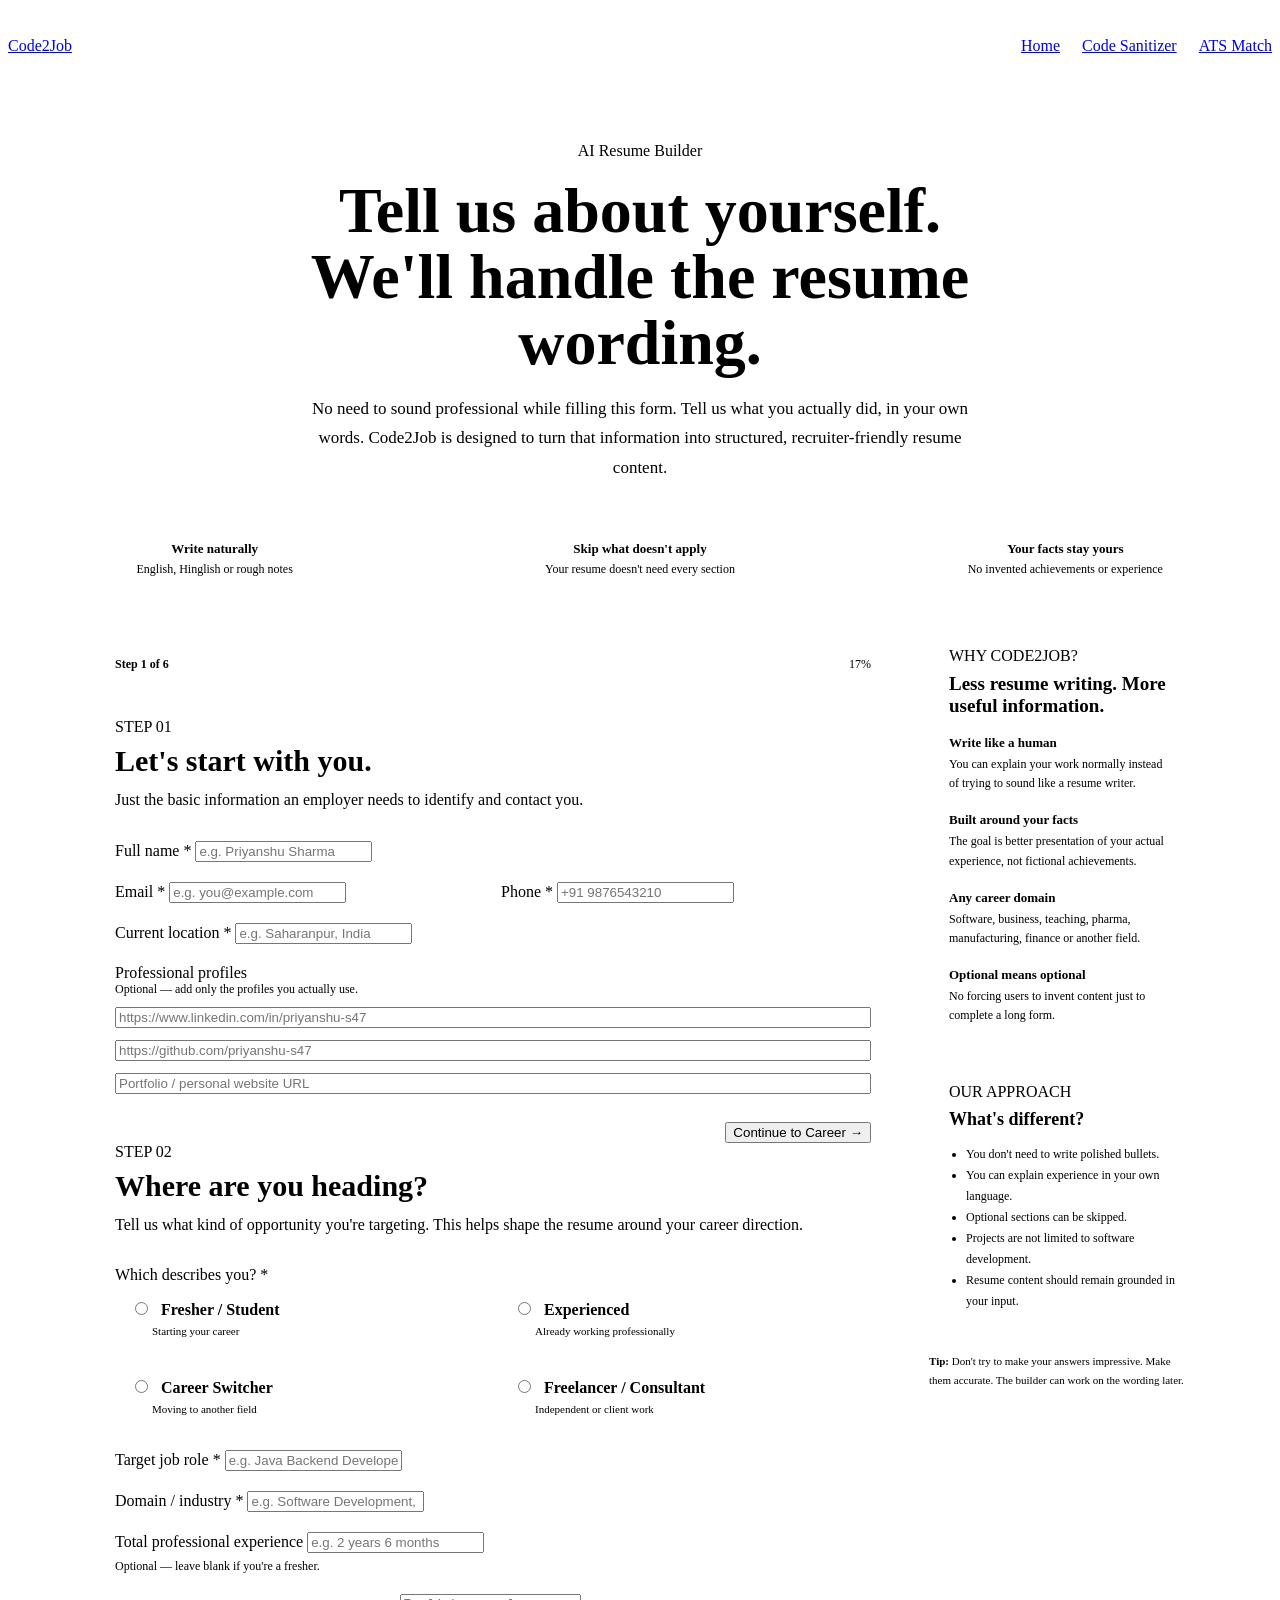
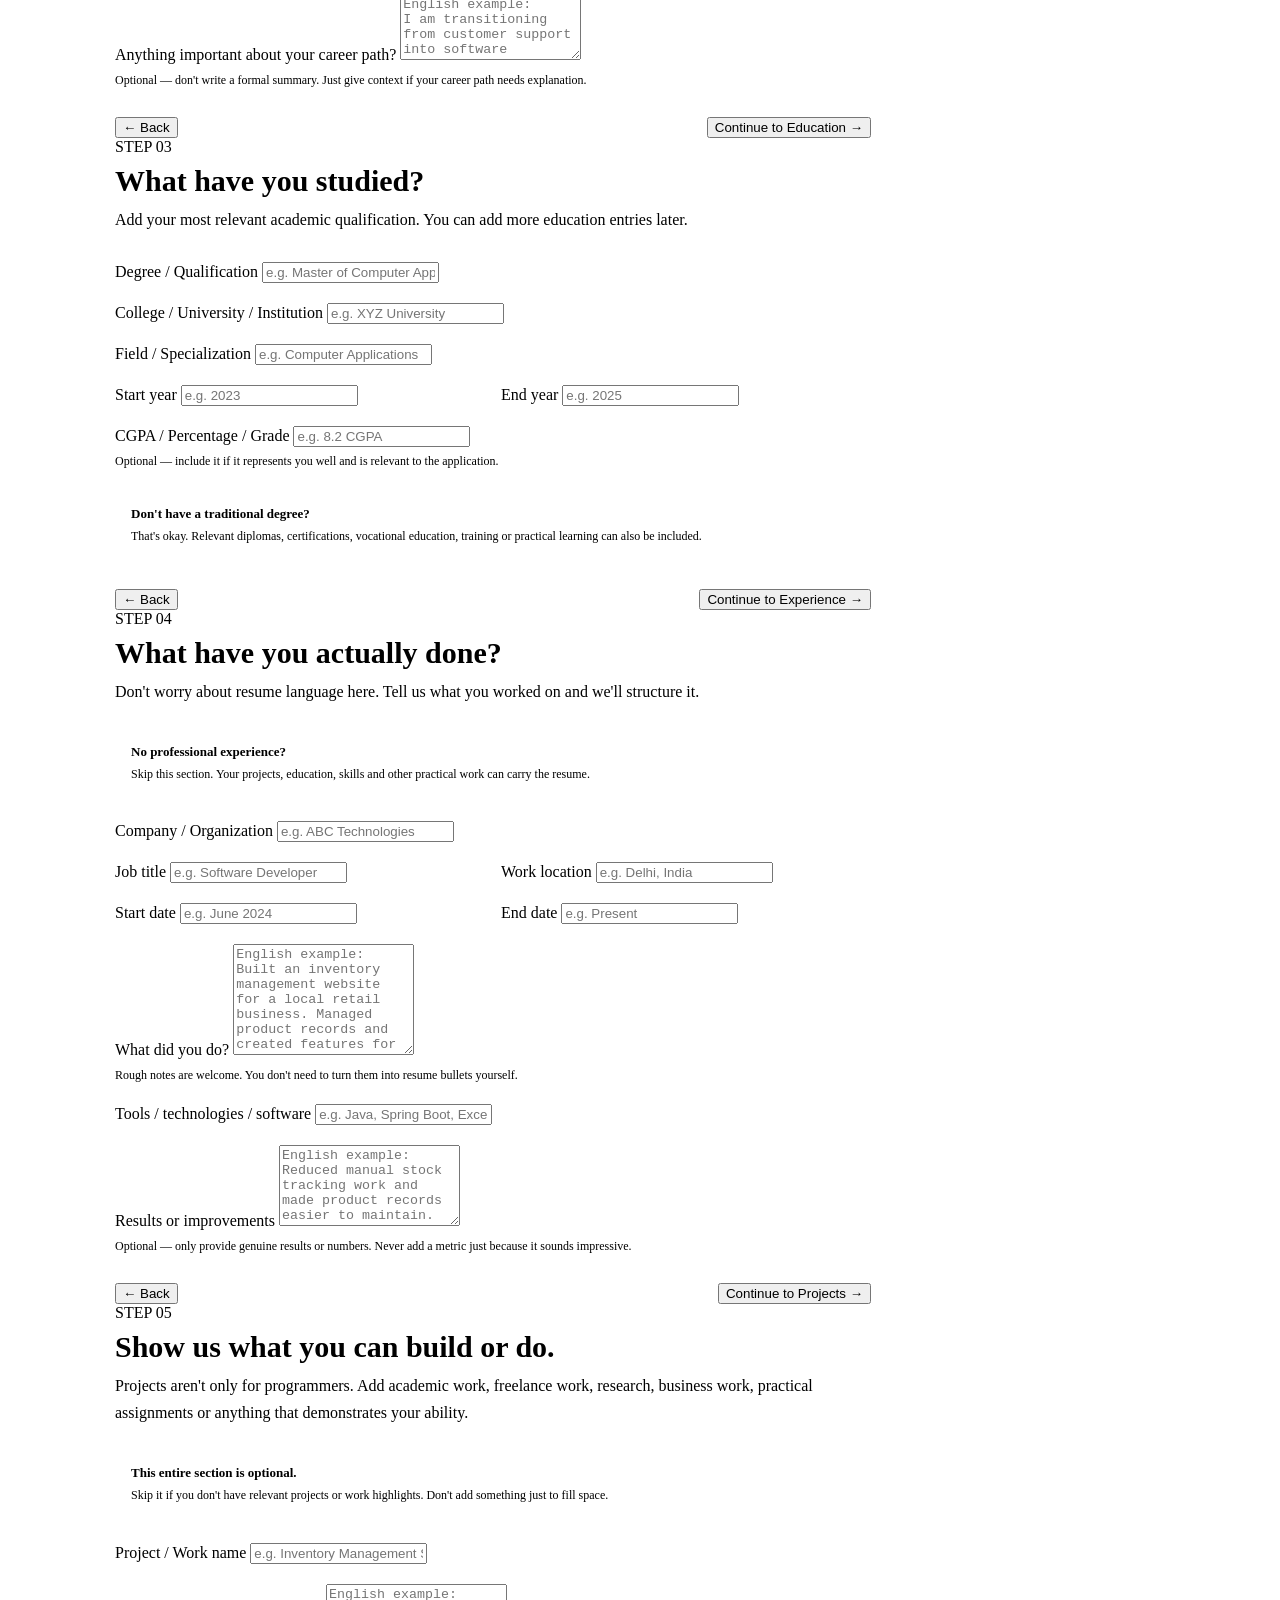
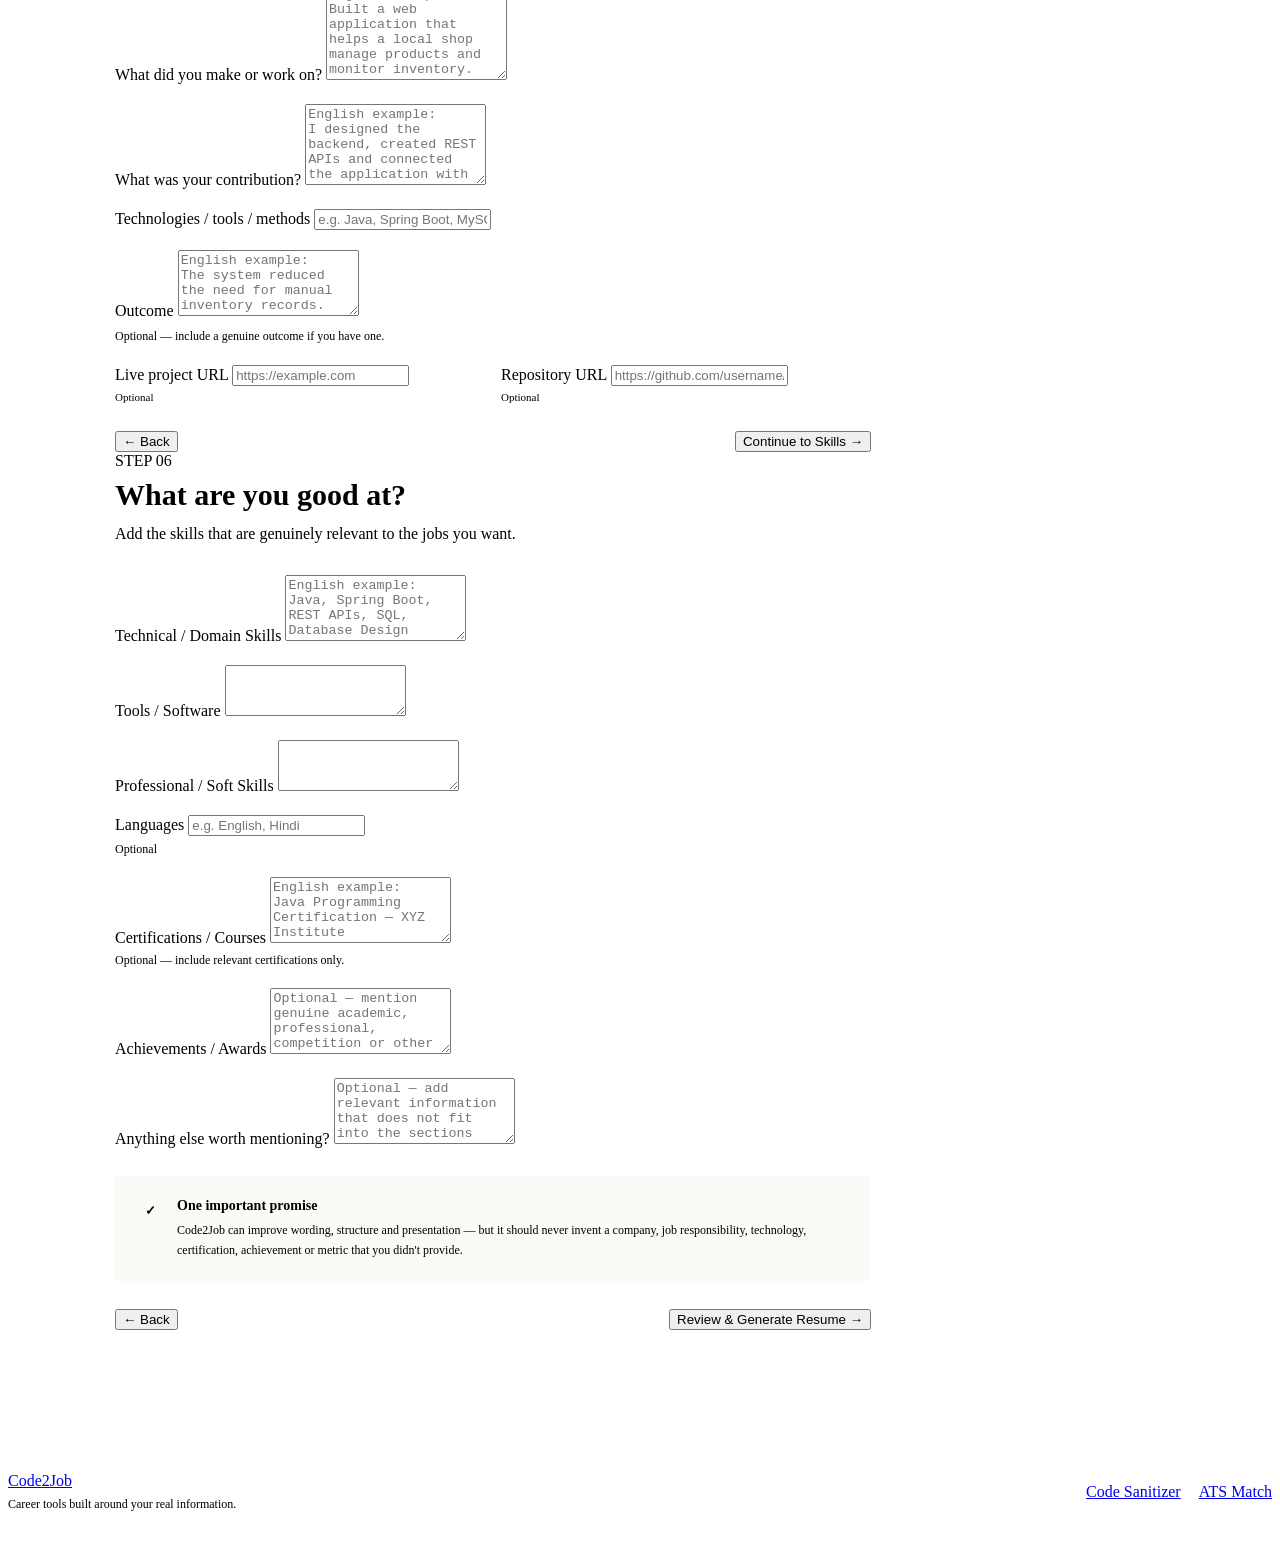
==== src/main/resources/templates/resume.html @ d14e2aa1 "feat: initial Code2Job project" ====
<!DOCTYPE html>
<html lang="en" xmlns:th="http://www.thymeleaf.org">

<head>

    <meta charset="UTF-8">

    <meta name="viewport"
          content="width=device-width, initial-scale=1.0">

    <!-- =========================================================
         SEO
         ========================================================= -->

    <title>AI Resume Builder | Create an ATS-Friendly Resume | Code2Job</title>

    <meta name="description"
          content="Create a professional ATS-friendly resume with Code2Job. Add your real education, experience, projects and skills in simple language and turn them into polished resume content without writing everything manually.">

    <meta name="keywords"
          content="AI resume builder, ATS resume builder, professional resume builder, resume maker, free resume builder, fresher resume, experienced resume, job resume builder">

    <meta name="robots"
          content="index, follow">

    <meta name="author"
          content="Code2Job">

    <meta property="og:title"
          content="AI Resume Builder | Code2Job">

    <meta property="og:description"
          content="Build a professional resume from your real experience, education, projects and skills without struggling with resume wording.">

    <meta property="og:type"
          content="website">

    <meta name="twitter:card"
          content="summary">

    <!-- =========================================================
         Styles
         ========================================================= -->

    <link rel="stylesheet"
          th:href="@{/css/app.css}">

</head>


<body data-page="resume">

<div class="c2j-shell">


    <!-- =========================================================
         NAVIGATION
         ========================================================= -->

    <header class="c2j-nav">

        <div class="c2j-container"
             style="
                min-height:76px;
                display:flex;
                align-items:center;
                justify-content:space-between;
                gap:24px;
             ">

            <a href="/"
               class="c2j-logo">
                Code<span>2</span>Job
            </a>


            <nav style="
                display:flex;
                align-items:center;
                gap:22px;
            ">

                <a href="/"
                   class="c2j-nav-link">
                    Home
                </a>

                <a href="/sanitizer"
                   class="c2j-nav-link">
                    Code Sanitizer
                </a>

                <a href="/ats"
                   class="c2j-nav-link">
                    ATS Match
                </a>

            </nav>

        </div>

    </header>



    <!-- =========================================================
         PAGE INTRO
         ========================================================= -->

    <main>

        <section style="
            padding:58px 0 30px;
        ">

            <div class="c2j-container">

                <div style="
                    max-width:850px;
                    margin:0 auto;
                    text-align:center;
                ">

                    <div class="c2j-eyebrow"
                         style="justify-content:center;">
                        AI Resume Builder
                    </div>


                    <h1 style="
                        font-size:clamp(38px,5.5vw,64px);
                        line-height:1.03;
                        margin:18px 0;
                    ">
                        Tell us about yourself.
                        <br>
                        We'll handle the resume wording.
                    </h1>


                    <p style="
                        max-width:700px;
                        margin:0 auto;
                        color:var(--c2j-muted);
                        font-size:17px;
                        line-height:1.75;
                    ">
                        No need to sound professional while filling this form.
                        Tell us what you actually did, in your own words.
                        Code2Job is designed to turn that information into
                        structured, recruiter-friendly resume content.
                    </p>

                </div>

            </div>

        </section>



        <!-- =========================================================
             QUICK VALUE POINTS
             ========================================================= -->

        <section style="
            padding:10px 0 32px;
        ">

            <div class="c2j-container">

                <div style="
                    display:grid;
                    grid-template-columns:repeat(3,1fr);
                    gap:12px;
                ">

                    <div class="c2j-card"
                         style="
                            padding:16px 18px;
                            text-align:center;
                         ">

                        <strong style="font-size:13px;">
                            Write naturally
                        </strong>

                        <div class="c2j-muted"
                             style="
                                font-size:12px;
                                margin-top:5px;
                             ">
                            English, Hinglish or rough notes
                        </div>

                    </div>


                    <div class="c2j-card"
                         style="
                            padding:16px 18px;
                            text-align:center;
                         ">

                        <strong style="font-size:13px;">
                            Skip what doesn't apply
                        </strong>

                        <div class="c2j-muted"
                             style="
                                font-size:12px;
                                margin-top:5px;
                             ">
                            Your resume doesn't need every section
                        </div>

                    </div>


                    <div class="c2j-card"
                         style="
                            padding:16px 18px;
                            text-align:center;
                         ">

                        <strong style="font-size:13px;">
                            Your facts stay yours
                        </strong>

                        <div class="c2j-muted"
                             style="
                                font-size:12px;
                                margin-top:5px;
                             ">
                            No invented achievements or experience
                        </div>

                    </div>

                </div>

            </div>

        </section>



        <!-- =========================================================
             BUILDER AREA
             ========================================================= -->

        <section style="
            padding:0 0 80px;
        ">

            <div class="c2j-container">

                <div style="
                    display:grid;
                    grid-template-columns:minmax(0,820px) 270px;
                    gap:24px;
                    align-items:start;
                    justify-content:center;
                ">


                    <!-- =================================================
                         MAIN BUILDER
                         ================================================= -->

                    <div class="c2j-card"
                         style="
                            padding:32px;
                         ">


                        <!-- =================================================
                             PROGRESS
                             ================================================= -->

                        <div style="
                            margin-bottom:32px;
                        ">

                            <div style="
                                display:flex;
                                justify-content:space-between;
                                align-items:center;
                                margin-bottom:9px;
                            ">

                                <span id="progressText"
                                      style="
                                        font-size:12px;
                                        font-weight:800;
                                      ">
                                    Step 1 of 6
                                </span>

                                <span id="progressPercent"
                                      class="c2j-muted"
                                      style="
                                        font-size:12px;
                                      ">
                                    17%
                                </span>

                            </div>


                            <div style="
                                height:5px;
                                background:var(--c2j-soft);
                                overflow:hidden;
                            ">

                                <div id="progressBar"
                                     style="
                                        width:17%;
                                        height:100%;
                                        background:var(--c2j-accent);
                                        transition:width .3s ease;
                                     ">
                                </div>

                            </div>

                        </div>



                        <!-- =================================================
                             STEP 1 — PERSONAL
                             ================================================= -->

                        <section id="step1"
                                 class="resume-step">

                            <div class="c2j-feature-number">
                                STEP 01
                            </div>

                            <h2 style="
                                font-size:30px;
                                margin:8px 0 8px;
                            ">
                                Let's start with you.
                            </h2>

                            <p class="c2j-muted"
                               style="
                                    line-height:1.7;
                                    margin:0 0 28px;
                               ">
                                Just the basic information an employer needs
                                to identify and contact you.
                            </p>


                            <div style="
                                display:grid;
                                gap:20px;
                            ">

                                <div>

                                    <label for="fullName"
                                           class="c2j-label">
                                        Full name
                                        <span style="color:var(--c2j-accent);">*</span>
                                    </label>

                                    <input
                                            id="fullName"
                                            type="text"
                                            class="c2j-input"
                                            placeholder="e.g. Priyanshu Sharma">

                                </div>


                                <div style="
                                    display:grid;
                                    grid-template-columns:1fr 1fr;
                                    gap:16px;
                                ">

                                    <div>

                                        <label for="email"
                                               class="c2j-label">
                                            Email
                                            <span style="color:var(--c2j-accent);">*</span>
                                        </label>

                                        <input
                                                id="email"
                                                type="email"
                                                class="c2j-input"
                                                placeholder="e.g. you@example.com">

                                    </div>


                                    <div>

                                        <label for="phone"
                                               class="c2j-label">
                                            Phone
                                            <span style="color:var(--c2j-accent);">*</span>
                                        </label>

                                        <input
                                                id="phone"
                                                type="tel"
                                                class="c2j-input"
                                                placeholder="+91 9876543210">

                                    </div>

                                </div>


                                <div>

                                    <label for="location"
                                           class="c2j-label">
                                        Current location
                                        <span style="color:var(--c2j-accent);">*</span>
                                    </label>

                                    <input
                                            id="location"
                                            type="text"
                                            class="c2j-input"
                                            placeholder="e.g. Saharanpur, India">

                                </div>


                                <div>

                                    <div style="margin-bottom:10px;">

                                        <label class="c2j-label"
                                               style="margin-bottom:4px;">
                                            Professional profiles
                                        </label>

                                        <p class="c2j-muted"
                                           style="
                                                margin:0;
                                                font-size:12px;
                                           ">
                                            Optional — add only the profiles
                                            you actually use.
                                        </p>

                                    </div>


                                    <div style="
                                        display:grid;
                                        gap:12px;
                                    ">

                                        <input
                                                id="linkedin"
                                                type="url"
                                                class="c2j-input"
                                                placeholder="https://www.linkedin.com/in/priyanshu-s47">

                                        <input
                                                id="github"
                                                type="url"
                                                class="c2j-input"
                                                placeholder="https://github.com/priyanshu-s47">

                                        <input
                                                id="portfolio"
                                                type="url"
                                                class="c2j-input"
                                                placeholder="Portfolio / personal website URL">

                                    </div>

                                </div>


                                <div style="
                                    display:flex;
                                    justify-content:flex-end;
                                    margin-top:8px;
                                ">

                                    <button
                                            type="button"
                                            id="nextToCareer"
                                            class="c2j-primary-btn">

                                        Continue to Career →

                                    </button>

                                </div>

                            </div>

                        </section>



                        <!-- =================================================
                             STEP 2 — CAREER
                             ================================================= -->

                        <section id="step2"
                                 class="resume-step ">

                            <div class="c2j-feature-number">
                                STEP 02
                            </div>

                            <h2 style="
                                font-size:30px;
                                margin:8px 0 8px;
                            ">
                                Where are you heading?
                            </h2>

                            <p class="c2j-muted"
                               style="
                                    line-height:1.7;
                                    margin:0 0 28px;
                               ">
                                Tell us what kind of opportunity you're
                                targeting. This helps shape the resume around
                                your career direction.
                            </p>


                            <div style="
                                display:grid;
                                gap:20px;
                            ">

                                <div>

                                    <label class="c2j-label">
                                        Which describes you?
                                        <span style="color:var(--c2j-accent);">*</span>
                                    </label>


                                    <div style="
                                        display:grid;
                                        grid-template-columns:1fr 1fr;
                                        gap:10px;
                                    ">

                                        <label class="c2j-card"
                                               style="
                                                    padding:15px;
                                                    cursor:pointer;
                                               ">

                                            <input
                                                    type="radio"
                                                    name="careerType"
                                                    value="FRESHER">

                                            <strong style="margin-left:6px;">
                                                Fresher / Student
                                            </strong>

                                            <div class="c2j-muted"
                                                 style="
                                                    font-size:11px;
                                                    margin:6px 0 0 22px;
                                                 ">
                                                Starting your career
                                            </div>

                                        </label>


                                        <label class="c2j-card"
                                               style="
                                                    padding:15px;
                                                    cursor:pointer;
                                               ">

                                            <input
                                                    type="radio"
                                                    name="careerType"
                                                    value="EXPERIENCED">

                                            <strong style="margin-left:6px;">
                                                Experienced
                                            </strong>

                                            <div class="c2j-muted"
                                                 style="
                                                    font-size:11px;
                                                    margin:6px 0 0 22px;
                                                 ">
                                                Already working professionally
                                            </div>

                                        </label>


                                        <label class="c2j-card"
                                               style="
                                                    padding:15px;
                                                    cursor:pointer;
                                               ">

                                            <input
                                                    type="radio"
                                                    name="careerType"
                                                    value="CAREER_SWITCHER">

                                            <strong style="margin-left:6px;">
                                                Career Switcher
                                            </strong>

                                            <div class="c2j-muted"
                                                 style="
                                                    font-size:11px;
                                                    margin:6px 0 0 22px;
                                                 ">
                                                Moving to another field
                                            </div>

                                        </label>


                                        <label class="c2j-card"
                                               style="
                                                    padding:15px;
                                                    cursor:pointer;
                                               ">

                                            <input
                                                    type="radio"
                                                    name="careerType"
                                                    value="FREELANCER">

                                            <strong style="margin-left:6px;">
                                                Freelancer / Consultant
                                            </strong>

                                            <div class="c2j-muted"
                                                 style="
                                                    font-size:11px;
                                                    margin:6px 0 0 22px;
                                                 ">
                                                Independent or client work
                                            </div>

                                        </label>

                                    </div>

                                </div>


                                <div>

                                    <label for="targetRole"
                                           class="c2j-label">
                                        Target job role
                                        <span style="color:var(--c2j-accent);">*</span>
                                    </label>

                                    <input
                                            id="targetRole"
                                            type="text"
                                            class="c2j-input"
                                            placeholder="e.g. Java Backend Developer">

                                </div>


                                <div>

                                    <label for="industry"
                                           class="c2j-label">
                                        Domain / industry
                                        <span style="color:var(--c2j-accent);">*</span>
                                    </label>

                                    <input
                                            id="industry"
                                            type="text"
                                            class="c2j-input"
                                            placeholder="e.g. Software Development, Banking, Pharma, Education">

                                </div>


                                <div>

                                    <label for="totalExperience"
                                           class="c2j-label">
                                        Total professional experience
                                    </label>

                                    <input
                                            id="totalExperience"
                                            type="text"
                                            class="c2j-input"
                                            placeholder="e.g. 2 years 6 months">

                                    <p class="c2j-muted"
                                       style="
                                            font-size:12px;
                                            margin:6px 0 0;
                                       ">
                                        Optional — leave blank if you're a fresher.
                                    </p>

                                </div>


                                <div>

                                    <label for="careerContext"
                                           class="c2j-label">
                                        Anything important about your career path?
                                    </label>

                                    <textarea
                                            id="careerContext"
                                            class="c2j-input"
                                            rows="4"
                                            placeholder="English example:
I am transitioning from customer support into software development and have been building Java applications independently.

Hinglish example:
Main customer support se software development me shift kar raha hoon aur side me Java applications bana raha hoon."></textarea>

                                    <p class="c2j-muted"
                                       style="
                                            font-size:12px;
                                            line-height:1.5;
                                            margin:7px 0 0;
                                       ">
                                        Optional — don't write a formal summary.
                                        Just give context if your career path needs explanation.
                                    </p>

                                </div>


                                <div style="
                                    display:flex;
                                    justify-content:space-between;
                                    margin-top:8px;
                                ">

                                    <button
                                            type="button"
                                            id="backToPersonal"
                                            class="c2j-secondary-btn">
                                        ← Back
                                    </button>


                                    <button
                                            type="button"
                                            id="nextToEducation"
                                            class="c2j-primary-btn">
                                        Continue to Education →
                                    </button>

                                </div>

                            </div>

                        </section>



                        <!-- =================================================
                             STEP 3 — EDUCATION
                             ================================================= -->

                        <section id="step3"
                                 class="resume-step">

                            <div class="c2j-feature-number">
                                STEP 03
                            </div>

                            <h2 style="
                                font-size:30px;
                                margin:8px 0 8px;
                            ">
                                What have you studied?
                            </h2>

                            <p class="c2j-muted"
                               style="
                                    line-height:1.7;
                                    margin:0 0 28px;
                               ">
                                Add your most relevant academic qualification.
                                You can add more education entries later.
                            </p>


                            <div style="
                                display:grid;
                                gap:20px;
                            ">

                                <div>

                                    <label for="degree"
                                           class="c2j-label">
                                        Degree / Qualification
                                    </label>

                                    <input
                                            id="degree"
                                            type="text"
                                            class="c2j-input"
                                            placeholder="e.g. Master of Computer Applications">

                                </div>


                                <div>

                                    <label for="institution"
                                           class="c2j-label">
                                        College / University / Institution
                                    </label>

                                    <input
                                            id="institution"
                                            type="text"
                                            class="c2j-input"
                                            placeholder="e.g. XYZ University">

                                </div>


                                <div>

                                    <label for="specialization"
                                           class="c2j-label">
                                        Field / Specialization
                                    </label>

                                    <input
                                            id="specialization"
                                            type="text"
                                            class="c2j-input"
                                            placeholder="e.g. Computer Applications">

                                </div>


                                <div style="
                                    display:grid;
                                    grid-template-columns:1fr 1fr;
                                    gap:16px;
                                ">

                                    <div>

                                        <label for="educationStartYear"
                                               class="c2j-label">
                                            Start year
                                        </label>

                                        <input
                                                id="educationStartYear"
                                                type="text"
                                                class="c2j-input"
                                                placeholder="e.g. 2023">

                                    </div>


                                    <div>

                                        <label for="educationEndYear"
                                               class="c2j-label">
                                            End year
                                        </label>

                                        <input
                                                id="educationEndYear"
                                                type="text"
                                                class="c2j-input"
                                                placeholder="e.g. 2025">

                                    </div>

                                </div>


                                <div>

                                    <label for="educationGrade"
                                           class="c2j-label">
                                        CGPA / Percentage / Grade
                                    </label>

                                    <input
                                            id="educationGrade"
                                            type="text"
                                            class="c2j-input"
                                            placeholder="e.g. 8.2 CGPA">

                                    <p class="c2j-muted"
                                       style="
                                            font-size:12px;
                                            margin:7px 0 0;
                                       ">
                                        Optional — include it if it represents you well
                                        and is relevant to the application.
                                    </p>

                                </div>


                                <div style="
                                    padding:15px 16px;
                                    background:var(--c2j-soft);
                                    border-left:3px solid var(--c2j-accent);
                                ">

                                    <strong style="font-size:13px;">
                                        Don't have a traditional degree?
                                    </strong>

                                    <p class="c2j-muted"
                                       style="
                                            font-size:12px;
                                            line-height:1.6;
                                            margin:5px 0 0;
                                       ">
                                        That's okay. Relevant diplomas, certifications,
                                        vocational education, training or practical learning
                                        can also be included.
                                    </p>

                                </div>


                                <div style="
                                    display:flex;
                                    justify-content:space-between;
                                    margin-top:8px;
                                ">

                                    <button
                                            type="button"
                                            id="backToCareer"
                                            class="c2j-secondary-btn">
                                        ← Back
                                    </button>


                                    <button
                                            type="button"
                                            id="nextToExperience"
                                            class="c2j-primary-btn">
                                        Continue to Experience →
                                    </button>

                                </div>

                            </div>

                        </section>



                        <!-- =================================================
                             STEP 4 — EXPERIENCE
                             ================================================= -->

                        <section id="step4"
                                 class="resume-step ">

                            <div class="c2j-feature-number">
                                STEP 04
                            </div>

                            <h2 style="
                                font-size:30px;
                                margin:8px 0 8px;
                            ">
                                What have you actually done?
                            </h2>

                            <p class="c2j-muted"
                               style="
                                    line-height:1.7;
                                    margin:0 0 22px;
                               ">
                                Don't worry about resume language here.
                                Tell us what you worked on and we'll structure it.
                            </p>


                            <div style="
                                padding:15px 16px;
                                background:var(--c2j-soft);
                                border-left:3px solid var(--c2j-accent);
                                margin-bottom:22px;
                            ">

                                <strong style="font-size:13px;">
                                    No professional experience?
                                </strong>

                                <p class="c2j-muted"
                                   style="
                                        font-size:12px;
                                        line-height:1.6;
                                        margin:5px 0 0;
                                   ">
                                    Skip this section. Your projects, education,
                                    skills and other practical work can carry the resume.
                                </p>

                            </div>


                            <div style="
                                display:grid;
                                gap:20px;
                            ">

                                <div>

                                    <label for="company"
                                           class="c2j-label">
                                        Company / Organization
                                    </label>

                                    <input
                                            id="company"
                                            type="text"
                                            class="c2j-input"
                                            placeholder="e.g. ABC Technologies">

                                </div>


                                <div style="
                                    display:grid;
                                    grid-template-columns:1fr 1fr;
                                    gap:16px;
                                ">

                                    <div>

                                        <label for="jobTitle"
                                               class="c2j-label">
                                            Job title
                                        </label>

                                        <input
                                                id="jobTitle"
                                                type="text"
                                                class="c2j-input"
                                                placeholder="e.g. Software Developer">

                                    </div>


                                    <div>

                                        <label for="jobLocation"
                                               class="c2j-label">
                                            Work location
                                        </label>

                                        <input
                                                id="jobLocation"
                                                type="text"
                                                class="c2j-input"
                                                placeholder="e.g. Delhi, India">

                                    </div>

                                </div>


                                <div style="
                                    display:grid;
                                    grid-template-columns:1fr 1fr;
                                    gap:16px;
                                ">

                                    <div>

                                        <label for="jobStartDate"
                                               class="c2j-label">
                                            Start date
                                        </label>

                                        <input
                                                id="jobStartDate"
                                                type="text"
                                                class="c2j-input"
                                                placeholder="e.g. June 2024">

                                    </div>


                                    <div>

                                        <label for="jobEndDate"
                                               class="c2j-label">
                                            End date
                                        </label>

                                        <input
                                                id="jobEndDate"
                                                type="text"
                                                class="c2j-input"
                                                placeholder="e.g. Present">

                                    </div>

                                </div>


                                <div>

                                    <label for="responsibilities"
                                           class="c2j-label">
                                        What did you do?
                                    </label>

                                    <textarea
                                            id="responsibilities"
                                            class="c2j-input"
                                            rows="7"
                                            placeholder="English example:
Built an inventory management website for a local retail business. Managed product records and created features for tracking stock.

Hinglish example:
Maine ek local shop ke liye inventory management website banayi thi. Product records manage kiye aur stock track karne ke features banaye."></textarea>

                                    <p class="c2j-muted"
                                       style="
                                            font-size:12px;
                                            line-height:1.5;
                                            margin:7px 0 0;
                                       ">
                                        Rough notes are welcome. You don't need to turn them
                                        into resume bullets yourself.
                                    </p>

                                </div>


                                <div>

                                    <label for="experienceTools"
                                           class="c2j-label">
                                        Tools / technologies / software
                                    </label>

                                    <input
                                            id="experienceTools"
                                            type="text"
                                            class="c2j-input"
                                            placeholder="e.g. Java, Spring Boot, Excel, SAP, AutoCAD">

                                </div>


                                <div>

                                    <label for="experienceResults"
                                           class="c2j-label">
                                        Results or improvements
                                    </label>

                                    <textarea
                                            id="experienceResults"
                                            class="c2j-input"
                                            rows="5"
                                            placeholder="English example:
Reduced manual stock tracking work and made product records easier to maintain.

Hinglish example:
Manual stock ka kaam kam ho gaya aur product records maintain karna easier ho gaya."></textarea>

                                    <p class="c2j-muted"
                                       style="
                                            font-size:12px;
                                            line-height:1.5;
                                            margin:7px 0 0;
                                       ">
                                        Optional — only provide genuine results or numbers.
                                        Never add a metric just because it sounds impressive.
                                    </p>

                                </div>


                                <div style="
                                    display:flex;
                                    justify-content:space-between;
                                    margin-top:8px;
                                ">

                                    <button
                                            type="button"
                                            id="backToEducation"
                                            class="c2j-secondary-btn">
                                        ← Back
                                    </button>


                                    <button
                                            type="button"
                                            id="nextToProjects"
                                            class="c2j-primary-btn">
                                        Continue to Projects →
                                    </button>

                                </div>

                            </div>

                        </section>



                        <!-- =================================================
                             STEP 5 — PROJECTS
                             ================================================= -->

                        <section id="step5"
                                 class="resume-step ">

                            <div class="c2j-feature-number">
                                STEP 05
                            </div>

                            <h2 style="
                                font-size:30px;
                                margin:8px 0 8px;
                            ">
                                Show us what you can build or do.
                            </h2>

                            <p class="c2j-muted"
                               style="
                                    line-height:1.7;
                                    margin:0 0 22px;
                               ">
                                Projects aren't only for programmers.
                                Add academic work, freelance work, research,
                                business work, practical assignments or anything
                                that demonstrates your ability.
                            </p>


                            <div style="
                                padding:15px 16px;
                                background:var(--c2j-soft);
                                border-left:3px solid var(--c2j-accent);
                                margin-bottom:22px;
                            ">

                                <strong style="font-size:13px;">
                                    This entire section is optional.
                                </strong>

                                <p class="c2j-muted"
                                   style="
                                        font-size:12px;
                                        line-height:1.6;
                                        margin:5px 0 0;
                                   ">
                                    Skip it if you don't have relevant projects or
                                    work highlights. Don't add something just to fill space.
                                </p>

                            </div>


                            <div style="
                                display:grid;
                                gap:20px;
                            ">

                                <div>

                                    <label for="projectName"
                                           class="c2j-label">
                                        Project / Work name
                                    </label>

                                    <input
                                            id="projectName"
                                            type="text"
                                            class="c2j-input"
                                            placeholder="e.g. Inventory Management System">

                                </div>


                                <div>

                                    <label for="projectDescription"
                                           class="c2j-label">
                                        What did you make or work on?
                                    </label>

                                    <textarea
                                            id="projectDescription"
                                            class="c2j-input"
                                            rows="6"
                                            placeholder="English example:
Built a web application that helps a local shop manage products and monitor inventory.

Hinglish example:
Ek local shop ke liye web application banayi jo products manage karne aur inventory track karne me help karti hai."></textarea>

                                </div>


                                <div>

                                    <label for="projectContribution"
                                           class="c2j-label">
                                        What was your contribution?
                                    </label>

                                    <textarea
                                            id="projectContribution"
                                            class="c2j-input"
                                            rows="5"
                                            placeholder="English example:
I designed the backend, created REST APIs and connected the application with MySQL.

Hinglish example:
Maine backend design kiya, REST APIs banayi aur application ko MySQL ke saath connect kiya."></textarea>

                                </div>


                                <div>

                                    <label for="projectTechnologies"
                                           class="c2j-label">
                                        Technologies / tools / methods
                                    </label>

                                    <input
                                            id="projectTechnologies"
                                            type="text"
                                            class="c2j-input"
                                            placeholder="e.g. Java, Spring Boot, MySQL, Excel, Figma">

                                </div>


                                <div>

                                    <label for="projectOutcome"
                                           class="c2j-label">
                                        Outcome
                                    </label>

                                    <textarea
                                            id="projectOutcome"
                                            class="c2j-input"
                                            rows="4"
                                            placeholder="English example:
The system reduced the need for manual inventory records.

Hinglish example:
Isse manual inventory maintain karne ka kaam kam ho gaya."></textarea>

                                    <p class="c2j-muted"
                                       style="
                                            font-size:12px;
                                            line-height:1.5;
                                            margin:7px 0 0;
                                       ">
                                        Optional — include a genuine outcome if you have one.
                                    </p>

                                </div>


                                <div style="
                                    display:grid;
                                    grid-template-columns:1fr 1fr;
                                    gap:16px;
                                ">

                                    <div>

                                        <label for="projectUrl"
                                               class="c2j-label">
                                            Live project URL
                                        </label>

                                        <input
                                                id="projectUrl"
                                                type="url"
                                                class="c2j-input"
                                                placeholder="https://example.com">

                                        <p class="c2j-muted"
                                           style="
                                                font-size:11px;
                                                margin:5px 0 0;
                                           ">
                                            Optional
                                        </p>

                                    </div>


                                    <div>

                                        <label for="projectGithub"
                                               class="c2j-label">
                                            Repository URL
                                        </label>

                                        <input
                                                id="projectGithub"
                                                type="url"
                                                class="c2j-input"
                                                placeholder="https://github.com/username/project">

                                        <p class="c2j-muted"
                                           style="
                                                font-size:11px;
                                                margin:5px 0 0;
                                           ">
                                            Optional
                                        </p>

                                    </div>

                                </div>


                                <div style="
                                    display:flex;
                                    justify-content:space-between;
                                    margin-top:8px;
                                ">

                                    <button
                                            type="button"
                                            id="backToExperience"
                                            class="c2j-secondary-btn">
                                        ← Back
                                    </button>


                                    <button
                                            type="button"
                                            id="nextToSkills"
                                            class="c2j-primary-btn">
                                        Continue to Skills →
                                    </button>

                                </div>

                            </div>

                        </section>



                        <!-- =================================================
                             STEP 6 — SKILLS
                             ================================================= -->

                        <section id="step6"
                                 class="resume-step ">

                            <div class="c2j-feature-number">
                                STEP 06
                            </div>

                            <h2 style="
                                font-size:30px;
                                margin:8px 0 8px;
                            ">
                                What are you good at?
                            </h2>

                            <p class="c2j-muted"
                               style="
                                    line-height:1.7;
                                    margin:0 0 28px;
                               ">
                                Add the skills that are genuinely relevant
                                to the jobs you want.
                            </p>


                            <div style="
                                display:grid;
                                gap:20px;
                            ">

                                <div>

                                    <label for="technicalSkills"
                                           class="c2j-label">
                                        Technical / Domain Skills
                                    </label>

                                    <textarea
                                            id="technicalSkills"
                                            class="c2j-input"
                                            rows="4"
                                            placeholder="English example:
Java, Spring Boot, REST APIs, SQL, Database Design

Hinglish example:
Java, Spring Boot, REST API banana, SQL aur database design"></textarea>

                                </div>


                                <div>

                                    <label for="toolsSkills"
                                           class="c2j-label">
                                        Tools / Software
                                    </label>

                                    <textarea
                                            id="toolsSkills"
                                            class="c2j-input"
                                            rows="3"
                                            placeholder="e.g. Git, GitHub, Excel, SAP, AutoCAD, Figma">

                                    </textarea>

                                </div>


                                <div>

                                    <label for="softSkills"
                                           class="c2j-label">
                                        Professional / Soft Skills
                                    </label>

                                    <textarea
                                            id="softSkills"
                                            class="c2j-input"
                                            rows="3"
                                            placeholder="e.g. Communication, Problem Solving, Team Collaboration, Leadership">

                                    </textarea>

                                </div>


                                <div>

                                    <label for="languages"
                                           class="c2j-label">
                                        Languages
                                    </label>

                                    <input
                                            id="languages"
                                            type="text"
                                            class="c2j-input"
                                            placeholder="e.g. English, Hindi">

                                    <p class="c2j-muted"
                                       style="
                                            font-size:12px;
                                            margin:6px 0 0;
                                       ">
                                        Optional
                                    </p>

                                </div>


                                <div>

                                    <label for="certifications"
                                           class="c2j-label">
                                        Certifications / Courses
                                    </label>

                                    <textarea
                                            id="certifications"
                                            class="c2j-input"
                                            rows="4"
                                            placeholder="English example:
Java Programming Certification — XYZ Institute

Hinglish example:
Java programming ka certification XYZ Institute se kiya hai."></textarea>

                                    <p class="c2j-muted"
                                       style="
                                            font-size:12px;
                                            margin:6px 0 0;
                                       ">
                                        Optional — include relevant certifications only.
                                    </p>

                                </div>


                                <div>

                                    <label for="achievements"
                                           class="c2j-label">
                                        Achievements / Awards
                                    </label>

                                    <textarea
                                            id="achievements"
                                            class="c2j-input"
                                            rows="4"
                                            placeholder="Optional — mention genuine academic, professional, competition or other achievements."></textarea>

                                </div>


                                <div>

                                    <label for="additionalInformation"
                                           class="c2j-label">
                                        Anything else worth mentioning?
                                    </label>

                                    <textarea
                                            id="additionalInformation"
                                            class="c2j-input"
                                            rows="4"
                                            placeholder="Optional — add relevant information that does not fit into the sections above."></textarea>

                                </div>


                                <!-- =================================================
                                     FINAL REVIEW MESSAGE
                                     ================================================= -->

                                <div style="
                                    margin-top:8px;
                                    padding:20px;
                                    background:#fbfaf7;
                                    border:1px solid var(--c2j-line);
                                ">

                                    <div style="
                                        display:flex;
                                        align-items:flex-start;
                                        gap:12px;
                                    ">

                                        <div style="
                                            width:30px;
                                            height:30px;
                                            flex-shrink:0;
                                            border:1px solid var(--c2j-line);
                                            display:flex;
                                            align-items:center;
                                            justify-content:center;
                                            font-size:13px;
                                            font-weight:800;
                                        ">
                                            ✓
                                        </div>


                                        <div>

                                            <strong style="font-size:14px;">
                                                One important promise
                                            </strong>

                                            <p class="c2j-muted"
                                               style="
                                                    font-size:12px;
                                                    line-height:1.7;
                                                    margin:6px 0 0;
                                               ">
                                                Code2Job can improve wording, structure and
                                                presentation — but it should never invent a company,
                                                job responsibility, technology, certification,
                                                achievement or metric that you didn't provide.
                                            </p>

                                        </div>

                                    </div>

                                </div>


                                <div style="
                                    display:flex;
                                    justify-content:space-between;
                                    align-items:center;
                                    gap:15px;
                                    margin-top:8px;
                                ">

                                    <button
                                            type="button"
                                            id="backToProjects"
                                            class="c2j-secondary-btn">
                                        ← Back
                                    </button>


                                    <button
                                            type="button"
                                            id="generateResume"
                                            class="c2j-primary-btn">

                                        Review & Generate Resume →

                                    </button>

                                </div>

                            </div>

                        </section>


                    </div>



                    <!-- =================================================
                         RIGHT SIDEBAR
                         ================================================= -->

                    <aside style="
                        position:sticky;
                        top:24px;
                    ">


                        <!-- =================================================
                             WHY THIS BUILDER
                             ================================================= -->

                        <div class="c2j-card"
                             style="
                                padding:22px;
                             ">

                            <div class="c2j-feature-number">
                                WHY CODE2JOB?
                            </div>

                            <h3 style="
                                font-size:19px;
                                margin:8px 0 16px;
                            ">
                                Less resume writing.
                                More useful information.
                            </h3>


                            <div style="
                                display:grid;
                                gap:17px;
                            ">

                                <div>

                                    <strong style="font-size:13px;">
                                        Write like a human
                                    </strong>

                                    <p class="c2j-muted"
                                       style="
                                            font-size:12px;
                                            line-height:1.6;
                                            margin:4px 0 0;
                                       ">
                                        You can explain your work normally instead
                                        of trying to sound like a resume writer.
                                    </p>

                                </div>


                                <div>

                                    <strong style="font-size:13px;">
                                        Built around your facts
                                    </strong>

                                    <p class="c2j-muted"
                                       style="
                                            font-size:12px;
                                            line-height:1.6;
                                            margin:4px 0 0;
                                       ">
                                        The goal is better presentation of your
                                        actual experience, not fictional achievements.
                                    </p>

                                </div>


                                <div>

                                    <strong style="font-size:13px;">
                                        Any career domain
                                    </strong>

                                    <p class="c2j-muted"
                                       style="
                                            font-size:12px;
                                            line-height:1.6;
                                            margin:4px 0 0;
                                       ">
                                        Software, business, teaching, pharma,
                                        manufacturing, finance or another field.
                                    </p>

                                </div>


                                <div>

                                    <strong style="font-size:13px;">
                                        Optional means optional
                                    </strong>

                                    <p class="c2j-muted"
                                       style="
                                            font-size:12px;
                                            line-height:1.6;
                                            margin:4px 0 0;
                                       ">
                                        No forcing users to invent content just
                                        to complete a long form.
                                    </p>

                                </div>

                            </div>

                        </div>



                        <!-- =================================================
                             DIFFERENT FROM TYPICAL RESUME BUILDERS
                             ================================================= -->

                        <div class="c2j-card"
                             style="
                                padding:22px;
                                margin-top:14px;
                             ">

                            <div class="c2j-feature-number">
                                OUR APPROACH
                            </div>

                            <h3 style="
                                font-size:18px;
                                margin:8px 0 14px;
                            ">
                                What's different?
                            </h3>


                            <ul style="
                                margin:0;
                                padding-left:17px;
                                color:var(--c2j-muted);
                                font-size:12px;
                                line-height:1.75;
                             ">

                                <li>
                                    You don't need to write polished bullets.
                                </li>

                                <li>
                                    You can explain experience in your own language.
                                </li>

                                <li>
                                    Optional sections can be skipped.
                                </li>

                                <li>
                                    Projects are not limited to software development.
                                </li>

                                <li>
                                    Resume content should remain grounded in your input.
                                </li>

                            </ul>

                        </div>



                        <!-- =================================================
                             MINI TIP
                             ================================================= -->

                        <div style="
                            padding:18px 2px 0;
                        ">

                            <p class="c2j-muted"
                               style="
                                    font-size:11px;
                                    line-height:1.7;
                                    margin:0;
                               ">
                                <strong style="color:var(--c2j-ink);">
                                    Tip:
                                </strong>
                                Don't try to make your answers impressive.
                                Make them accurate. The builder can work on the wording later.
                            </p>

                        </div>

                    </aside>

                </div>

            </div>

        </section>

    </main>



    <!-- =========================================================
         FOOTER
         ========================================================= -->

    <footer style="
        border-top:1px solid var(--c2j-line);
        padding:30px 0;
    ">

        <div class="c2j-container"
             style="
                display:flex;
                justify-content:space-between;
                align-items:center;
                gap:20px;
                flex-wrap:wrap;
             ">

            <div>

                <a href="/"
                   class="c2j-logo">
                    Code<span>2</span>Job
                </a>

                <p class="c2j-muted"
                   style="
                        font-size:12px;
                        margin:7px 0 0;
                   ">
                    Career tools built around your real information.
                </p>

            </div>


            <div style="
                display:flex;
                gap:18px;
            ">

                <a href="/sanitizer"
                   class="c2j-nav-link">
                    Code Sanitizer
                </a>

                <a href="/ats"
                   class="c2j-nav-link">
                    ATS Match
                </a>

            </div>

        </div>

    </footer>

</div>



<!-- =============================================================
     JAVASCRIPT
     ============================================================= -->

<script th:src="@{/js/app.js}"></script>

</body>

</html>
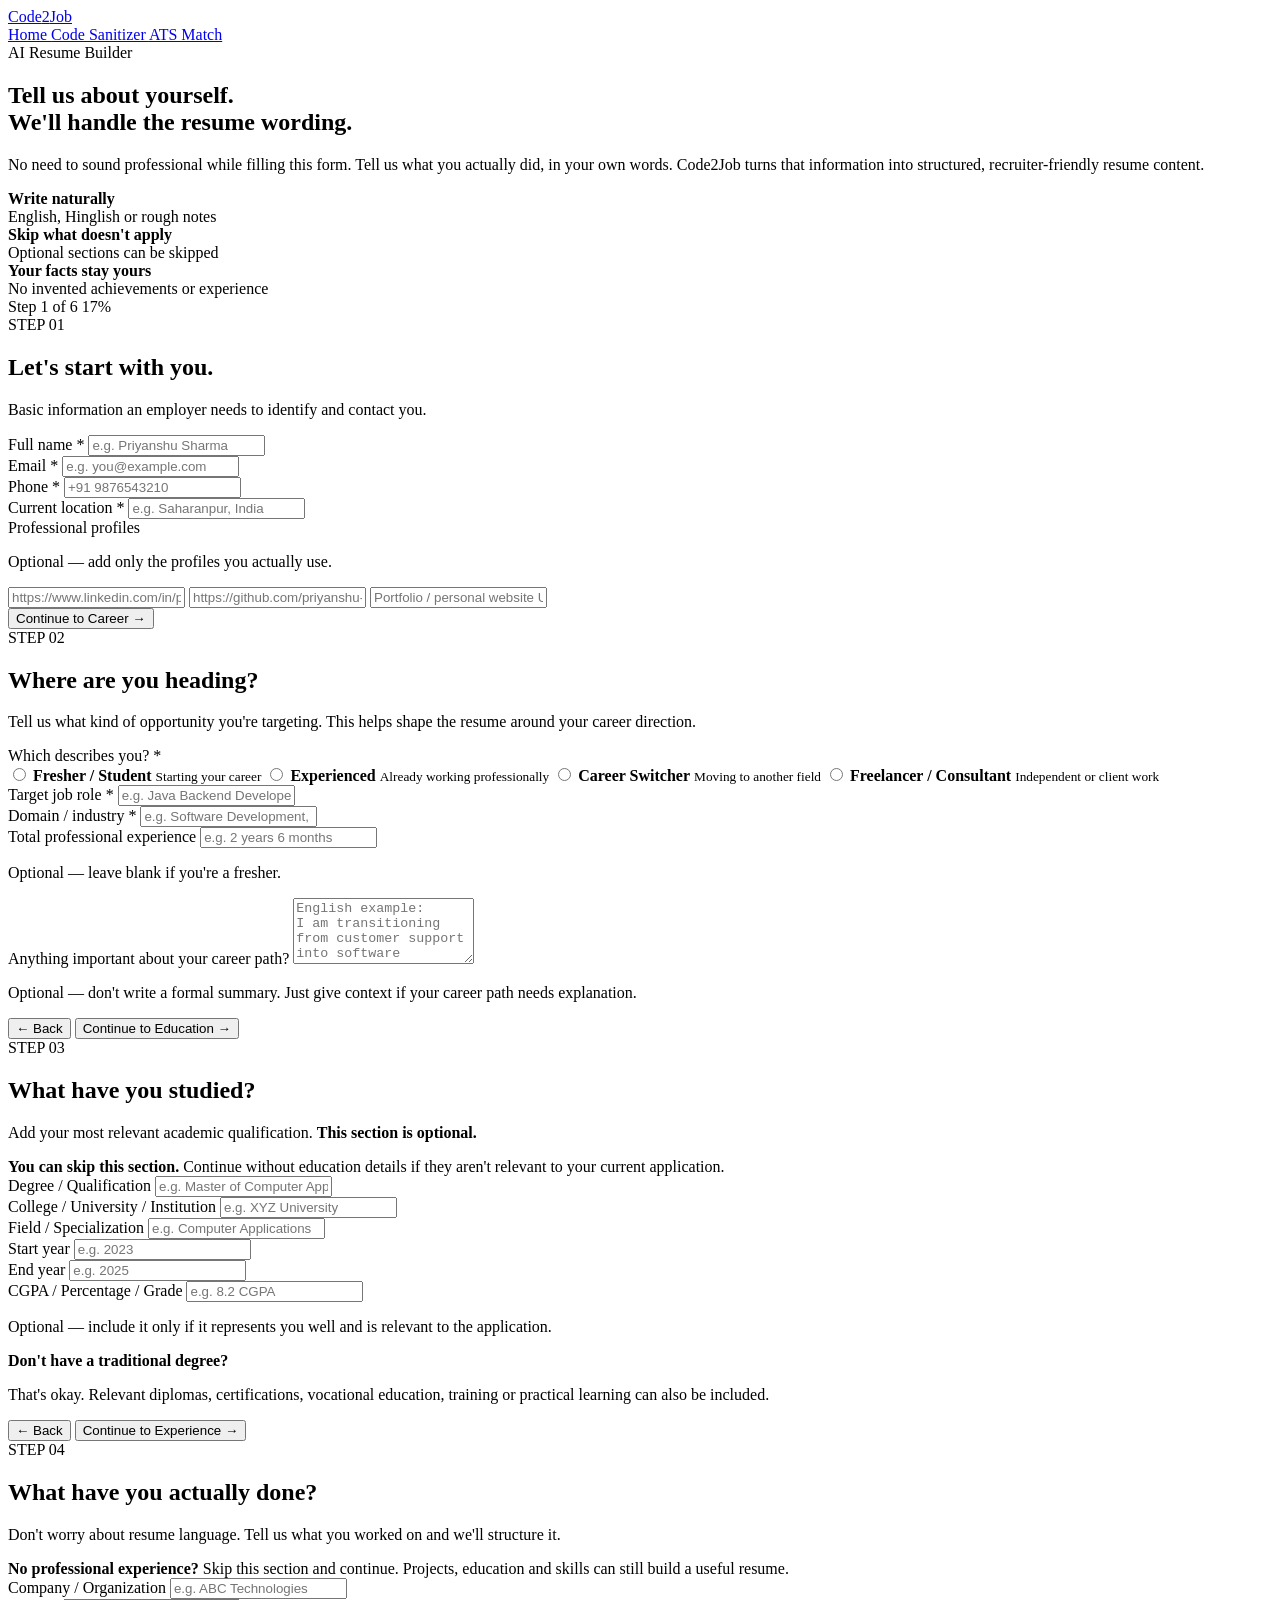
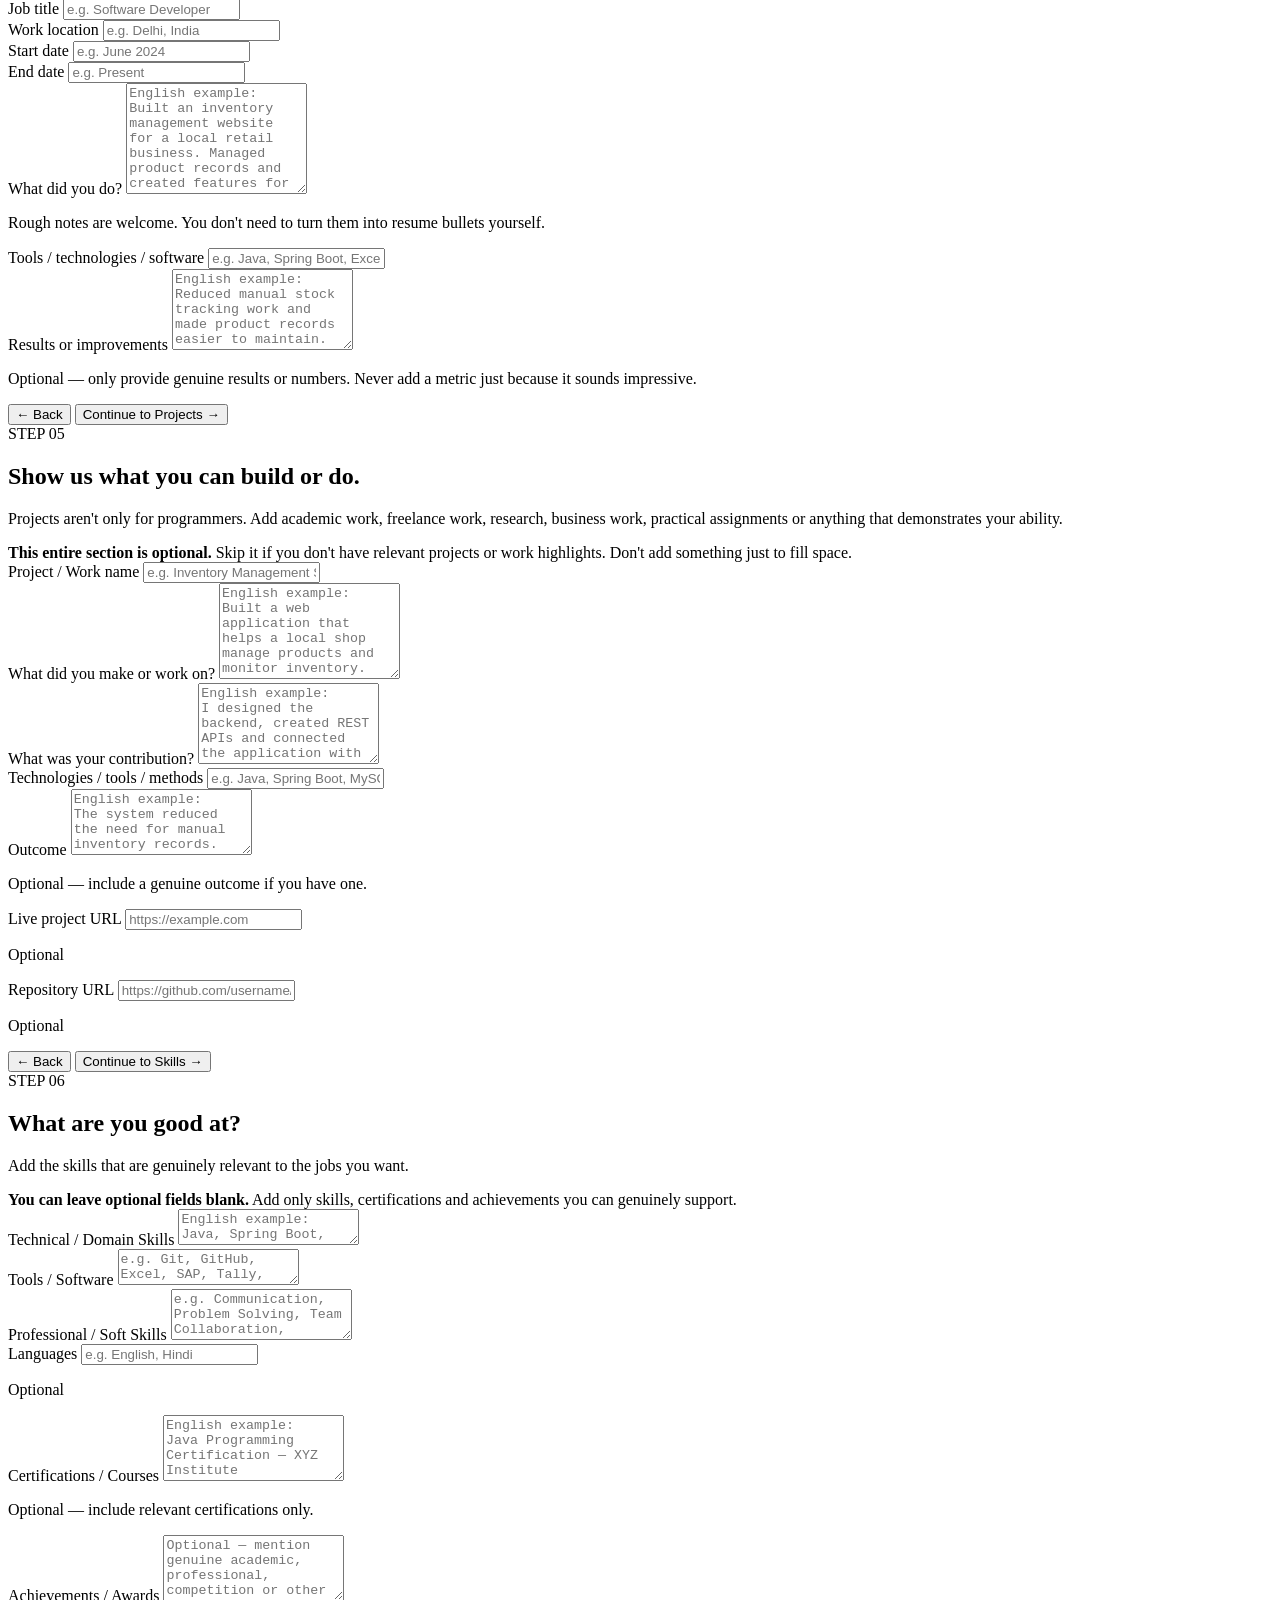
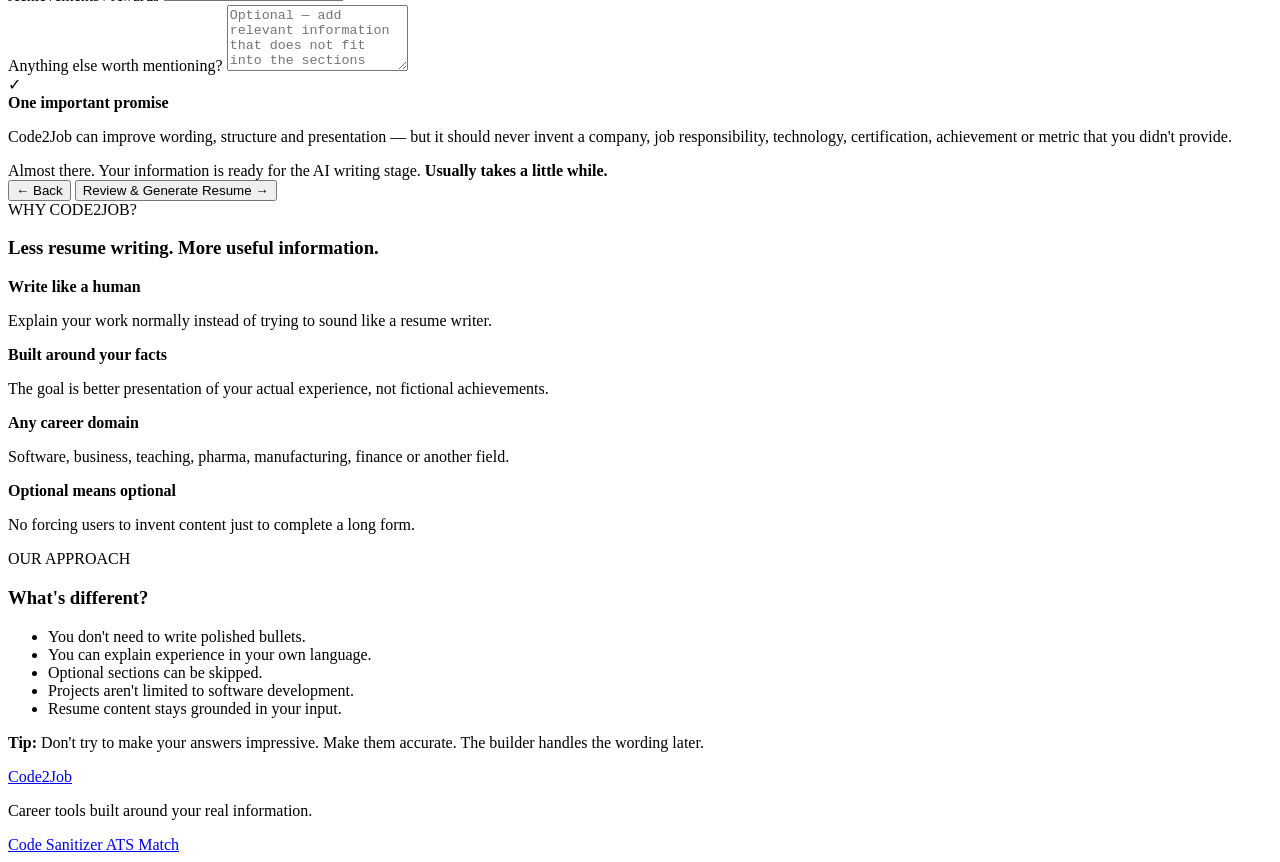
==== commit 17d93f16: "feat: Implemented Gemini AI to enhance the resume data , - add feature that user enters the raw data" ====
--- a/src/main/resources/templates/resume.html
+++ b/src/main/resources/templates/resume.html
@@ -59,26 +59,14 @@
 
     <header class="c2j-nav">
 
-        <div class="c2j-container"
-             style="
-                min-height:76px;
-                display:flex;
-                align-items:center;
-                justify-content:space-between;
-                gap:24px;
-             ">
+        <div class="c2j-container c2j-nav-inner">
 
             <a href="/"
                class="c2j-logo">
                 Code<span>2</span>Job
             </a>
 
-
-            <nav style="
-                display:flex;
-                align-items:center;
-                gap:22px;
-            ">
+            <nav class="c2j-nav-menu">
 
                 <a href="/"
                    class="c2j-nav-link">
@@ -102,53 +90,33 @@
     </header>
 
 
-
     <!-- =========================================================
          PAGE INTRO
          ========================================================= -->
 
     <main>
 
-        <section style="
-            padding:58px 0 30px;
-        ">
+        <section class="resume-intro">
 
             <div class="c2j-container">
 
-                <div style="
-                    max-width:850px;
-                    margin:0 auto;
-                    text-align:center;
-                ">
-
-                    <div class="c2j-eyebrow"
-                         style="justify-content:center;">
+                <div class="resume-intro-content">
+
+                    <div class="c2j-eyebrow">
                         AI Resume Builder
                     </div>
 
-
-                    <h1 style="
-                        font-size:clamp(38px,5.5vw,64px);
-                        line-height:1.03;
-                        margin:18px 0;
-                    ">
+                    <h1>
                         Tell us about yourself.
                         <br>
                         We'll handle the resume wording.
                     </h1>
 
-
-                    <p style="
-                        max-width:700px;
-                        margin:0 auto;
-                        color:var(--c2j-muted);
-                        font-size:17px;
-                        line-height:1.75;
-                    ">
+                    <p>
                         No need to sound professional while filling this form.
                         Tell us what you actually did, in your own words.
-                        Code2Job is designed to turn that information into
-                        structured, recruiter-friendly resume content.
+                        Code2Job turns that information into structured,
+                        recruiter-friendly resume content.
                     </p>
 
                 </div>
@@ -156,85 +124,42 @@
             </div>
 
         </section>
-
 
 
         <!-- =========================================================
              QUICK VALUE POINTS
              ========================================================= -->
 
-        <section style="
-            padding:10px 0 32px;
-        ">
+        <section class="resume-value-section">
 
             <div class="c2j-container">
 
-                <div style="
-                    display:grid;
-                    grid-template-columns:repeat(3,1fr);
-                    gap:12px;
-                ">
-
-                    <div class="c2j-card"
-                         style="
-                            padding:16px 18px;
-                            text-align:center;
-                         ">
-
-                        <strong style="font-size:13px;">
-                            Write naturally
-                        </strong>
-
-                        <div class="c2j-muted"
-                             style="
-                                font-size:12px;
-                                margin-top:5px;
-                             ">
+                <div class="resume-value-grid">
+
+                    <div class="c2j-card resume-value-card">
+                        <strong>Write naturally</strong>
+
+                        <div class="c2j-muted">
                             English, Hinglish or rough notes
                         </div>
-
                     </div>
 
 
-                    <div class="c2j-card"
-                         style="
-                            padding:16px 18px;
-                            text-align:center;
-                         ">
-
-                        <strong style="font-size:13px;">
-                            Skip what doesn't apply
-                        </strong>
-
-                        <div class="c2j-muted"
-                             style="
-                                font-size:12px;
-                                margin-top:5px;
-                             ">
-                            Your resume doesn't need every section
+                    <div class="c2j-card resume-value-card">
+                        <strong>Skip what doesn't apply</strong>
+
+                        <div class="c2j-muted">
+                            Optional sections can be skipped
                         </div>
-
                     </div>
 
 
-                    <div class="c2j-card"
-                         style="
-                            padding:16px 18px;
-                            text-align:center;
-                         ">
-
-                        <strong style="font-size:13px;">
-                            Your facts stay yours
-                        </strong>
-
-                        <div class="c2j-muted"
-                             style="
-                                font-size:12px;
-                                margin-top:5px;
-                             ">
+                    <div class="c2j-card resume-value-card">
+                        <strong>Your facts stay yours</strong>
+
+                        <div class="c2j-muted">
                             No invented achievements or experience
                         </div>
-
                     </div>
 
                 </div>
@@ -242,85 +167,50 @@
             </div>
 
         </section>
-
 
 
         <!-- =========================================================
              BUILDER AREA
              ========================================================= -->
 
-        <section style="
-            padding:0 0 80px;
-        ">
+        <section class="resume-builder-section">
 
             <div class="c2j-container">
 
-                <div style="
-                    display:grid;
-                    grid-template-columns:minmax(0,820px) 270px;
-                    gap:24px;
-                    align-items:start;
-                    justify-content:center;
-                ">
+                <div class="resume-builder-layout">
 
 
                     <!-- =================================================
                          MAIN BUILDER
                          ================================================= -->
 
-                    <div class="c2j-card"
-                         style="
-                            padding:32px;
-                         ">
+                    <div id="resumeBuilderCard"
+                         class="c2j-card resume-builder-card">
 
 
                         <!-- =================================================
                              PROGRESS
                              ================================================= -->
 
-                        <div style="
-                            margin-bottom:32px;
-                        ">
-
-                            <div style="
-                                display:flex;
-                                justify-content:space-between;
-                                align-items:center;
-                                margin-bottom:9px;
-                            ">
-
-                                <span id="progressText"
-                                      style="
-                                        font-size:12px;
-                                        font-weight:800;
-                                      ">
+                        <div class="resume-progress">
+
+                            <div class="resume-progress-header">
+
+                                <span id="progressText">
                                     Step 1 of 6
                                 </span>
 
                                 <span id="progressPercent"
-                                      class="c2j-muted"
-                                      style="
-                                        font-size:12px;
-                                      ">
+                                      class="c2j-muted">
                                     17%
                                 </span>
 
                             </div>
 
-
-                            <div style="
-                                height:5px;
-                                background:var(--c2j-soft);
-                                overflow:hidden;
-                            ">
+                            <div class="resume-progress-track">
 
                                 <div id="progressBar"
-                                     style="
-                                        width:17%;
-                                        height:100%;
-                                        background:var(--c2j-accent);
-                                        transition:width .3s ease;
-                                     ">
+                                     class="resume-progress-bar">
                                 </div>
 
                             </div>
@@ -328,1102 +218,1050 @@
                         </div>
 
 
-
                         <!-- =================================================
-                             STEP 1 — PERSONAL
+                             FORM
                              ================================================= -->
 
-                        <section id="step1"
-                                 class="resume-step">
-
-                            <div class="c2j-feature-number">
-                                STEP 01
-                            </div>
-
-                            <h2 style="
-                                font-size:30px;
-                                margin:8px 0 8px;
-                            ">
-                                Let's start with you.
-                            </h2>
-
-                            <p class="c2j-muted"
-                               style="
-                                    line-height:1.7;
-                                    margin:0 0 28px;
-                               ">
-                                Just the basic information an employer needs
-                                to identify and contact you.
-                            </p>
-
-
-                            <div style="
-                                display:grid;
-                                gap:20px;
-                            ">
-
-                                <div>
-
-                                    <label for="fullName"
-                                           class="c2j-label">
-                                        Full name
-                                        <span style="color:var(--c2j-accent);">*</span>
-                                    </label>
-
-                                    <input
-                                            id="fullName"
-                                            type="text"
-                                            class="c2j-input"
-                                            placeholder="e.g. Priyanshu Sharma">
-
-                                </div>
-
-
-                                <div style="
-                                    display:grid;
-                                    grid-template-columns:1fr 1fr;
-                                    gap:16px;
-                                ">
-
-                                    <div>
-
-                                        <label for="email"
-                                               class="c2j-label">
-                                            Email
-                                            <span style="color:var(--c2j-accent);">*</span>
+                        <div id="resumeForm">
+
+
+                            <!-- =================================================
+                                 STEP 1 — PERSONAL
+                                 ================================================= -->
+
+                            <section id="step1"
+                                     class="resume-step">
+
+                                <div class="c2j-feature-number">
+                                    STEP 01
+                                </div>
+
+                                <h2 class="resume-step-title">
+                                    Let's start with you.
+                                </h2>
+
+                                <p class="c2j-muted resume-step-description">
+                                    Basic information an employer needs to
+                                    identify and contact you.
+                                </p>
+
+
+                                <div class="resume-form-grid">
+
+                                    <div>
+
+                                        <label for="fullName"
+                                               class="c2j-label">
+                                            Full name
+                                            <span class="required-mark">*</span>
                                         </label>
 
                                         <input
-                                                id="email"
-                                                type="email"
-                                                class="c2j-input"
-                                                placeholder="e.g. you@example.com">
-
-                                    </div>
-
-
-                                    <div>
-
-                                        <label for="phone"
-                                               class="c2j-label">
-                                            Phone
-                                            <span style="color:var(--c2j-accent);">*</span>
+                                                id="fullName"
+                                                type="text"
+                                                class="c2j-input"
+                                                placeholder="e.g. Priyanshu Sharma">
+
+                                    </div>
+
+
+                                    <div class="resume-two-column">
+
+                                        <div>
+
+                                            <label for="email"
+                                                   class="c2j-label">
+                                                Email
+                                                <span class="required-mark">*</span>
+                                            </label>
+
+                                            <input
+                                                    id="email"
+                                                    type="email"
+                                                    class="c2j-input"
+                                                    placeholder="e.g. you@example.com">
+
+                                        </div>
+
+
+                                        <div>
+
+                                            <label for="phone"
+                                                   class="c2j-label">
+                                                Phone
+                                                <span class="required-mark">*</span>
+                                            </label>
+
+                                            <input
+                                                    id="phone"
+                                                    type="tel"
+                                                    class="c2j-input"
+                                                    placeholder="+91 9876543210">
+
+                                        </div>
+
+                                    </div>
+
+
+                                    <div>
+
+                                        <label for="location"
+                                               class="c2j-label">
+                                            Current location
+                                            <span class="required-mark">*</span>
                                         </label>
 
                                         <input
-                                                id="phone"
-                                                type="tel"
-                                                class="c2j-input"
-                                                placeholder="+91 9876543210">
-
-                                    </div>
-
-                                </div>
-
-
-                                <div>
-
-                                    <label for="location"
-                                           class="c2j-label">
-                                        Current location
-                                        <span style="color:var(--c2j-accent);">*</span>
-                                    </label>
-
-                                    <input
-                                            id="location"
-                                            type="text"
-                                            class="c2j-input"
-                                            placeholder="e.g. Saharanpur, India">
-
-                                </div>
-
-
-                                <div>
-
-                                    <div style="margin-bottom:10px;">
-
-                                        <label class="c2j-label"
-                                               style="margin-bottom:4px;">
-                                            Professional profiles
-                                        </label>
-
-                                        <p class="c2j-muted"
-                                           style="
-                                                margin:0;
-                                                font-size:12px;
-                                           ">
-                                            Optional — add only the profiles
-                                            you actually use.
+                                                id="location"
+                                                type="text"
+                                                class="c2j-input"
+                                                placeholder="e.g. Saharanpur, India">
+
+                                    </div>
+
+
+                                    <div>
+
+                                        <div class="resume-field-intro">
+
+                                            <label class="c2j-label">
+                                                Professional profiles
+                                            </label>
+
+                                            <p class="c2j-muted">
+                                                Optional — add only the profiles
+                                                you actually use.
+                                            </p>
+
+                                        </div>
+
+
+                                        <div class="resume-form-grid-small">
+
+                                            <input
+                                                    id="linkedin"
+                                                    type="url"
+                                                    class="c2j-input"
+                                                    placeholder="https://www.linkedin.com/in/priyanshu-s47">
+
+                                            <input
+                                                    id="github"
+                                                    type="url"
+                                                    class="c2j-input"
+                                                    placeholder="https://github.com/priyanshu-s47">
+
+                                            <input
+                                                    id="portfolio"
+                                                    type="url"
+                                                    class="c2j-input"
+                                                    placeholder="Portfolio / personal website URL">
+
+                                        </div>
+
+                                    </div>
+
+
+                                    <div class="resume-step-actions end">
+
+                                        <button
+                                                type="button"
+                                                id="nextToCareer"
+                                                class="c2j-primary-btn">
+                                            Continue to Career →
+                                        </button>
+
+                                    </div>
+
+                                </div>
+
+                            </section>
+
+
+                            <!-- =================================================
+                                 STEP 2 — CAREER
+                                 ================================================= -->
+
+                            <section id="step2"
+                                     class="resume-step">
+
+                                <div class="c2j-feature-number">
+                                    STEP 02
+                                </div>
+
+                                <h2 class="resume-step-title">
+                                    Where are you heading?
+                                </h2>
+
+                                <p class="c2j-muted resume-step-description">
+                                    Tell us what kind of opportunity you're
+                                    targeting. This helps shape the resume
+                                    around your career direction.
+                                </p>
+
+
+                                <div class="resume-form-grid">
+
+                                    <div>
+
+                                        <label class="c2j-label">
+                                            Which describes you?
+                                            <span class="required-mark">*</span>
+                                        </label>
+
+
+                                        <div class="career-options-grid">
+
+                                            <label class="career-option">
+
+                                                <input
+                                                        type="radio"
+                                                        name="careerType"
+                                                        value="FRESHER">
+
+                                                <span>
+                                                    <strong>Fresher / Student</strong>
+                                                    <small>Starting your career</small>
+                                                </span>
+
+                                            </label>
+
+
+                                            <label class="career-option">
+
+                                                <input
+                                                        type="radio"
+                                                        name="careerType"
+                                                        value="EXPERIENCED">
+
+                                                <span>
+                                                    <strong>Experienced</strong>
+                                                    <small>Already working professionally</small>
+                                                </span>
+
+                                            </label>
+
+
+                                            <label class="career-option">
+
+                                                <input
+                                                        type="radio"
+                                                        name="careerType"
+                                                        value="CAREER_SWITCHER">
+
+                                                <span>
+                                                    <strong>Career Switcher</strong>
+                                                    <small>Moving to another field</small>
+                                                </span>
+
+                                            </label>
+
+
+                                            <label class="career-option">
+
+                                                <input
+                                                        type="radio"
+                                                        name="careerType"
+                                                        value="FREELANCER">
+
+                                                <span>
+                                                    <strong>Freelancer / Consultant</strong>
+                                                    <small>Independent or client work</small>
+                                                </span>
+
+                                            </label>
+
+                                        </div>
+
+                                    </div>
+
+
+                                    <div>
+
+                                        <label for="targetRole"
+                                               class="c2j-label">
+                                            Target job role
+                                            <span class="required-mark">*</span>
+                                        </label>
+
+                                        <input
+                                                id="targetRole"
+                                                type="text"
+                                                class="c2j-input"
+                                                placeholder="e.g. Java Backend Developer">
+
+                                    </div>
+
+
+                                    <div>
+
+                                        <label for="industry"
+                                               class="c2j-label">
+                                            Domain / industry
+                                            <span class="required-mark">*</span>
+                                        </label>
+
+                                        <input
+                                                id="industry"
+                                                type="text"
+                                                class="c2j-input"
+                                                placeholder="e.g. Software Development, Banking, Pharma, Education">
+
+                                    </div>
+
+
+                                    <div>
+
+                                        <label for="totalExperience"
+                                               class="c2j-label">
+                                            Total professional experience
+                                        </label>
+
+                                        <input
+                                                id="totalExperience"
+                                                type="text"
+                                                class="c2j-input"
+                                                placeholder="e.g. 2 years 6 months">
+
+                                        <p class="c2j-muted resume-help-text">
+                                            Optional — leave blank if you're a fresher.
                                         </p>
 
                                     </div>
 
 
-                                    <div style="
-                                        display:grid;
-                                        gap:12px;
-                                    ">
-
-                                        <input
-                                                id="linkedin"
-                                                type="url"
-                                                class="c2j-input"
-                                                placeholder="https://www.linkedin.com/in/priyanshu-s47">
-
-                                        <input
-                                                id="github"
-                                                type="url"
-                                                class="c2j-input"
-                                                placeholder="https://github.com/priyanshu-s47">
-
-                                        <input
-                                                id="portfolio"
-                                                type="url"
-                                                class="c2j-input"
-                                                placeholder="Portfolio / personal website URL">
-
-                                    </div>
-
-                                </div>
-
-
-                                <div style="
-                                    display:flex;
-                                    justify-content:flex-end;
-                                    margin-top:8px;
-                                ">
-
-                                    <button
-                                            type="button"
-                                            id="nextToCareer"
-                                            class="c2j-primary-btn">
-
-                                        Continue to Career →
-
-                                    </button>
-
-                                </div>
-
-                            </div>
-
-                        </section>
-
-
-
-                        <!-- =================================================
-                             STEP 2 — CAREER
-                             ================================================= -->
-
-                        <section id="step2"
-                                 class="resume-step ">
-
-                            <div class="c2j-feature-number">
-                                STEP 02
-                            </div>
-
-                            <h2 style="
-                                font-size:30px;
-                                margin:8px 0 8px;
-                            ">
-                                Where are you heading?
-                            </h2>
-
-                            <p class="c2j-muted"
-                               style="
-                                    line-height:1.7;
-                                    margin:0 0 28px;
-                               ">
-                                Tell us what kind of opportunity you're
-                                targeting. This helps shape the resume around
-                                your career direction.
-                            </p>
-
-
-                            <div style="
-                                display:grid;
-                                gap:20px;
-                            ">
-
-                                <div>
-
-                                    <label class="c2j-label">
-                                        Which describes you?
-                                        <span style="color:var(--c2j-accent);">*</span>
-                                    </label>
-
-
-                                    <div style="
-                                        display:grid;
-                                        grid-template-columns:1fr 1fr;
-                                        gap:10px;
-                                    ">
-
-                                        <label class="c2j-card"
-                                               style="
-                                                    padding:15px;
-                                                    cursor:pointer;
-                                               ">
-
-                                            <input
-                                                    type="radio"
-                                                    name="careerType"
-                                                    value="FRESHER">
-
-                                            <strong style="margin-left:6px;">
-                                                Fresher / Student
-                                            </strong>
-
-                                            <div class="c2j-muted"
-                                                 style="
-                                                    font-size:11px;
-                                                    margin:6px 0 0 22px;
-                                                 ">
-                                                Starting your career
-                                            </div>
-
-                                        </label>
-
-
-                                        <label class="c2j-card"
-                                               style="
-                                                    padding:15px;
-                                                    cursor:pointer;
-                                               ">
-
-                                            <input
-                                                    type="radio"
-                                                    name="careerType"
-                                                    value="EXPERIENCED">
-
-                                            <strong style="margin-left:6px;">
-                                                Experienced
-                                            </strong>
-
-                                            <div class="c2j-muted"
-                                                 style="
-                                                    font-size:11px;
-                                                    margin:6px 0 0 22px;
-                                                 ">
-                                                Already working professionally
-                                            </div>
-
-                                        </label>
-
-
-                                        <label class="c2j-card"
-                                               style="
-                                                    padding:15px;
-                                                    cursor:pointer;
-                                               ">
-
-                                            <input
-                                                    type="radio"
-                                                    name="careerType"
-                                                    value="CAREER_SWITCHER">
-
-                                            <strong style="margin-left:6px;">
-                                                Career Switcher
-                                            </strong>
-
-                                            <div class="c2j-muted"
-                                                 style="
-                                                    font-size:11px;
-                                                    margin:6px 0 0 22px;
-                                                 ">
-                                                Moving to another field
-                                            </div>
-
-                                        </label>
-
-
-                                        <label class="c2j-card"
-                                               style="
-                                                    padding:15px;
-                                                    cursor:pointer;
-                                               ">
-
-                                            <input
-                                                    type="radio"
-                                                    name="careerType"
-                                                    value="FREELANCER">
-
-                                            <strong style="margin-left:6px;">
-                                                Freelancer / Consultant
-                                            </strong>
-
-                                            <div class="c2j-muted"
-                                                 style="
-                                                    font-size:11px;
-                                                    margin:6px 0 0 22px;
-                                                 ">
-                                                Independent or client work
-                                            </div>
-
-                                        </label>
-
-                                    </div>
-
-                                </div>
-
-
-                                <div>
-
-                                    <label for="targetRole"
-                                           class="c2j-label">
-                                        Target job role
-                                        <span style="color:var(--c2j-accent);">*</span>
-                                    </label>
-
-                                    <input
-                                            id="targetRole"
-                                            type="text"
-                                            class="c2j-input"
-                                            placeholder="e.g. Java Backend Developer">
-
-                                </div>
-
-
-                                <div>
-
-                                    <label for="industry"
-                                           class="c2j-label">
-                                        Domain / industry
-                                        <span style="color:var(--c2j-accent);">*</span>
-                                    </label>
-
-                                    <input
-                                            id="industry"
-                                            type="text"
-                                            class="c2j-input"
-                                            placeholder="e.g. Software Development, Banking, Pharma, Education">
-
-                                </div>
-
-
-                                <div>
-
-                                    <label for="totalExperience"
-                                           class="c2j-label">
-                                        Total professional experience
-                                    </label>
-
-                                    <input
-                                            id="totalExperience"
-                                            type="text"
-                                            class="c2j-input"
-                                            placeholder="e.g. 2 years 6 months">
-
-                                    <p class="c2j-muted"
-                                       style="
-                                            font-size:12px;
-                                            margin:6px 0 0;
-                                       ">
-                                        Optional — leave blank if you're a fresher.
-                                    </p>
-
-                                </div>
-
-
-                                <div>
-
-                                    <label for="careerContext"
-                                           class="c2j-label">
-                                        Anything important about your career path?
-                                    </label>
-
-                                    <textarea
-                                            id="careerContext"
-                                            class="c2j-input"
-                                            rows="4"
-                                            placeholder="English example:
+                                    <div>
+
+                                        <label for="careerContext"
+                                               class="c2j-label">
+                                            Anything important about your career path?
+                                        </label>
+
+                                        <textarea
+                                                id="careerContext"
+                                                class="c2j-input"
+                                                rows="4"
+                                                placeholder="English example:
 I am transitioning from customer support into software development and have been building Java applications independently.
 
 Hinglish example:
 Main customer support se software development me shift kar raha hoon aur side me Java applications bana raha hoon."></textarea>
 
-                                    <p class="c2j-muted"
-                                       style="
-                                            font-size:12px;
-                                            line-height:1.5;
-                                            margin:7px 0 0;
-                                       ">
-                                        Optional — don't write a formal summary.
-                                        Just give context if your career path needs explanation.
-                                    </p>
-
-                                </div>
-
-
-                                <div style="
-                                    display:flex;
-                                    justify-content:space-between;
-                                    margin-top:8px;
-                                ">
-
-                                    <button
-                                            type="button"
-                                            id="backToPersonal"
-                                            class="c2j-secondary-btn">
-                                        ← Back
-                                    </button>
-
-
-                                    <button
-                                            type="button"
-                                            id="nextToEducation"
-                                            class="c2j-primary-btn">
-                                        Continue to Education →
-                                    </button>
-
-                                </div>
-
-                            </div>
-
-                        </section>
-
-
-
-                        <!-- =================================================
-                             STEP 3 — EDUCATION
-                             ================================================= -->
-
-                        <section id="step3"
-                                 class="resume-step">
-
-                            <div class="c2j-feature-number">
-                                STEP 03
-                            </div>
-
-                            <h2 style="
-                                font-size:30px;
-                                margin:8px 0 8px;
-                            ">
-                                What have you studied?
-                            </h2>
-
-                            <p class="c2j-muted"
-                               style="
-                                    line-height:1.7;
-                                    margin:0 0 28px;
-                               ">
-                                Add your most relevant academic qualification.
-                                You can add more education entries later.
-                            </p>
-
-
-                            <div style="
-                                display:grid;
-                                gap:20px;
-                            ">
-
-                                <div>
-
-                                    <label for="degree"
-                                           class="c2j-label">
-                                        Degree / Qualification
-                                    </label>
-
-                                    <input
-                                            id="degree"
-                                            type="text"
-                                            class="c2j-input"
-                                            placeholder="e.g. Master of Computer Applications">
-
-                                </div>
-
-
-                                <div>
-
-                                    <label for="institution"
-                                           class="c2j-label">
-                                        College / University / Institution
-                                    </label>
-
-                                    <input
-                                            id="institution"
-                                            type="text"
-                                            class="c2j-input"
-                                            placeholder="e.g. XYZ University">
-
-                                </div>
-
-
-                                <div>
-
-                                    <label for="specialization"
-                                           class="c2j-label">
-                                        Field / Specialization
-                                    </label>
-
-                                    <input
-                                            id="specialization"
-                                            type="text"
-                                            class="c2j-input"
-                                            placeholder="e.g. Computer Applications">
-
-                                </div>
-
-
-                                <div style="
-                                    display:grid;
-                                    grid-template-columns:1fr 1fr;
-                                    gap:16px;
-                                ">
-
-                                    <div>
-
-                                        <label for="educationStartYear"
-                                               class="c2j-label">
-                                            Start year
+                                        <p class="c2j-muted resume-help-text">
+                                            Optional — don't write a formal summary.
+                                            Just give context if your career path needs explanation.
+                                        </p>
+
+                                    </div>
+
+
+                                    <div class="resume-step-actions">
+
+                                        <button
+                                                type="button"
+                                                id="backToPersonal"
+                                                class="c2j-secondary-btn">
+                                            ← Back
+                                        </button>
+
+                                        <button
+                                                type="button"
+                                                id="nextToEducation"
+                                                class="c2j-primary-btn">
+                                            Continue to Education →
+                                        </button>
+
+                                    </div>
+
+                                </div>
+
+                            </section>
+
+
+                            <!-- =================================================
+                                 STEP 3 — EDUCATION
+                                 ================================================= -->
+
+                            <section id="step3"
+                                     class="resume-step">
+
+                                <div class="c2j-feature-number">
+                                    STEP 03
+                                </div>
+
+                                <h2 class="resume-step-title">
+                                    What have you studied?
+                                </h2>
+
+                                <p class="c2j-muted resume-step-description">
+                                    Add your most relevant academic qualification.
+                                    <strong>This section is optional.</strong>
+                                </p>
+
+
+                                <div class="resume-optional-banner">
+                                    <strong>You can skip this section.</strong>
+
+                                    <span>
+                                        Continue without education details if they
+                                        aren't relevant to your current application.
+                                    </span>
+                                </div>
+
+
+                                <div class="resume-form-grid">
+
+                                    <div>
+
+                                        <label for="degree"
+                                               class="c2j-label">
+                                            Degree / Qualification
                                         </label>
 
                                         <input
-                                                id="educationStartYear"
+                                                id="degree"
                                                 type="text"
                                                 class="c2j-input"
-                                                placeholder="e.g. 2023">
-
-                                    </div>
-
-
-                                    <div>
-
-                                        <label for="educationEndYear"
-                                               class="c2j-label">
-                                            End year
+                                                placeholder="e.g. Master of Computer Applications">
+
+                                    </div>
+
+
+                                    <div>
+
+                                        <label for="institution"
+                                               class="c2j-label">
+                                            College / University / Institution
                                         </label>
 
                                         <input
-                                                id="educationEndYear"
+                                                id="institution"
                                                 type="text"
                                                 class="c2j-input"
-                                                placeholder="e.g. 2025">
-
-                                    </div>
-
-                                </div>
-
-
-                                <div>
-
-                                    <label for="educationGrade"
-                                           class="c2j-label">
-                                        CGPA / Percentage / Grade
-                                    </label>
-
-                                    <input
-                                            id="educationGrade"
-                                            type="text"
-                                            class="c2j-input"
-                                            placeholder="e.g. 8.2 CGPA">
-
-                                    <p class="c2j-muted"
-                                       style="
-                                            font-size:12px;
-                                            margin:7px 0 0;
-                                       ">
-                                        Optional — include it if it represents you well
-                                        and is relevant to the application.
-                                    </p>
-
-                                </div>
-
-
-                                <div style="
-                                    padding:15px 16px;
-                                    background:var(--c2j-soft);
-                                    border-left:3px solid var(--c2j-accent);
-                                ">
-
-                                    <strong style="font-size:13px;">
-                                        Don't have a traditional degree?
-                                    </strong>
-
-                                    <p class="c2j-muted"
-                                       style="
-                                            font-size:12px;
-                                            line-height:1.6;
-                                            margin:5px 0 0;
-                                       ">
-                                        That's okay. Relevant diplomas, certifications,
-                                        vocational education, training or practical learning
-                                        can also be included.
-                                    </p>
-
-                                </div>
-
-
-                                <div style="
-                                    display:flex;
-                                    justify-content:space-between;
-                                    margin-top:8px;
-                                ">
-
-                                    <button
-                                            type="button"
-                                            id="backToCareer"
-                                            class="c2j-secondary-btn">
-                                        ← Back
-                                    </button>
-
-
-                                    <button
-                                            type="button"
-                                            id="nextToExperience"
-                                            class="c2j-primary-btn">
-                                        Continue to Experience →
-                                    </button>
-
-                                </div>
-
-                            </div>
-
-                        </section>
-
-
-
-                        <!-- =================================================
-                             STEP 4 — EXPERIENCE
-                             ================================================= -->
-
-                        <section id="step4"
-                                 class="resume-step ">
-
-                            <div class="c2j-feature-number">
-                                STEP 04
-                            </div>
-
-                            <h2 style="
-                                font-size:30px;
-                                margin:8px 0 8px;
-                            ">
-                                What have you actually done?
-                            </h2>
-
-                            <p class="c2j-muted"
-                               style="
-                                    line-height:1.7;
-                                    margin:0 0 22px;
-                               ">
-                                Don't worry about resume language here.
-                                Tell us what you worked on and we'll structure it.
-                            </p>
-
-
-                            <div style="
-                                padding:15px 16px;
-                                background:var(--c2j-soft);
-                                border-left:3px solid var(--c2j-accent);
-                                margin-bottom:22px;
-                            ">
-
-                                <strong style="font-size:13px;">
-                                    No professional experience?
-                                </strong>
-
-                                <p class="c2j-muted"
-                                   style="
-                                        font-size:12px;
-                                        line-height:1.6;
-                                        margin:5px 0 0;
-                                   ">
-                                    Skip this section. Your projects, education,
-                                    skills and other practical work can carry the resume.
+                                                placeholder="e.g. XYZ University">
+
+                                    </div>
+
+
+                                    <div>
+
+                                        <label for="specialization"
+                                               class="c2j-label">
+                                            Field / Specialization
+                                        </label>
+
+                                        <input
+                                                id="specialization"
+                                                type="text"
+                                                class="c2j-input"
+                                                placeholder="e.g. Computer Applications">
+
+                                    </div>
+
+
+                                    <div class="resume-two-column">
+
+                                        <div>
+
+                                            <label for="educationStartYear"
+                                                   class="c2j-label">
+                                                Start year
+                                            </label>
+
+                                            <input
+                                                    id="educationStartYear"
+                                                    type="text"
+                                                    class="c2j-input"
+                                                    placeholder="e.g. 2023">
+
+                                        </div>
+
+
+                                        <div>
+
+                                            <label for="educationEndYear"
+                                                   class="c2j-label">
+                                                End year
+                                            </label>
+
+                                            <input
+                                                    id="educationEndYear"
+                                                    type="text"
+                                                    class="c2j-input"
+                                                    placeholder="e.g. 2025">
+
+                                        </div>
+
+                                    </div>
+
+
+                                    <div>
+
+                                        <label for="educationGrade"
+                                               class="c2j-label">
+                                            CGPA / Percentage / Grade
+                                        </label>
+
+                                        <input
+                                                id="educationGrade"
+                                                type="text"
+                                                class="c2j-input"
+                                                placeholder="e.g. 8.2 CGPA">
+
+                                        <p class="c2j-muted resume-help-text">
+                                            Optional — include it only if it represents
+                                            you well and is relevant to the application.
+                                        </p>
+
+                                    </div>
+
+
+                                    <div class="resume-info-box">
+
+                                        <strong>Don't have a traditional degree?</strong>
+
+                                        <p>
+                                            That's okay. Relevant diplomas,
+                                            certifications, vocational education,
+                                            training or practical learning can also
+                                            be included.
+                                        </p>
+
+                                    </div>
+
+
+                                    <div class="resume-step-actions">
+
+                                        <button
+                                                type="button"
+                                                id="backToCareer"
+                                                class="c2j-secondary-btn">
+                                            ← Back
+                                        </button>
+
+                                        <button
+                                                type="button"
+                                                id="nextToExperience"
+                                                class="c2j-primary-btn">
+                                            Continue to Experience →
+                                        </button>
+
+                                    </div>
+
+                                </div>
+
+                            </section>
+
+
+                            <!-- =================================================
+                                 STEP 4 — EXPERIENCE
+                                 ================================================= -->
+
+                            <section id="step4"
+                                     class="resume-step">
+
+                                <div class="c2j-feature-number">
+                                    STEP 04
+                                </div>
+
+                                <h2 class="resume-step-title">
+                                    What have you actually done?
+                                </h2>
+
+                                <p class="c2j-muted resume-step-description">
+                                    Don't worry about resume language.
+                                    Tell us what you worked on and we'll structure it.
                                 </p>
 
-                            </div>
-
-
-                            <div style="
-                                display:grid;
-                                gap:20px;
-                            ">
-
-                                <div>
-
-                                    <label for="company"
-                                           class="c2j-label">
-                                        Company / Organization
-                                    </label>
-
-                                    <input
-                                            id="company"
-                                            type="text"
-                                            class="c2j-input"
-                                            placeholder="e.g. ABC Technologies">
-
-                                </div>
-
-
-                                <div style="
-                                    display:grid;
-                                    grid-template-columns:1fr 1fr;
-                                    gap:16px;
-                                ">
-
-                                    <div>
-
-                                        <label for="jobTitle"
-                                               class="c2j-label">
-                                            Job title
+
+                                <div class="resume-optional-banner">
+
+                                    <strong>No professional experience?</strong>
+
+                                    <span>
+                                        Skip this section and continue.
+                                        Projects, education and skills can still
+                                        build a useful resume.
+                                    </span>
+
+                                </div>
+
+
+                                <div class="resume-form-grid">
+
+                                    <div>
+
+                                        <label for="company"
+                                               class="c2j-label">
+                                            Company / Organization
                                         </label>
 
                                         <input
-                                                id="jobTitle"
+                                                id="company"
                                                 type="text"
                                                 class="c2j-input"
-                                                placeholder="e.g. Software Developer">
-
-                                    </div>
-
-
-                                    <div>
-
-                                        <label for="jobLocation"
-                                               class="c2j-label">
-                                            Work location
-                                        </label>
-
-                                        <input
-                                                id="jobLocation"
-                                                type="text"
-                                                class="c2j-input"
-                                                placeholder="e.g. Delhi, India">
-
-                                    </div>
-
-                                </div>
-
-
-                                <div style="
-                                    display:grid;
-                                    grid-template-columns:1fr 1fr;
-                                    gap:16px;
-                                ">
-
-                                    <div>
-
-                                        <label for="jobStartDate"
-                                               class="c2j-label">
-                                            Start date
-                                        </label>
-
-                                        <input
-                                                id="jobStartDate"
-                                                type="text"
-                                                class="c2j-input"
-                                                placeholder="e.g. June 2024">
-
-                                    </div>
-
-
-                                    <div>
-
-                                        <label for="jobEndDate"
-                                               class="c2j-label">
-                                            End date
-                                        </label>
-
-                                        <input
-                                                id="jobEndDate"
-                                                type="text"
-                                                class="c2j-input"
-                                                placeholder="e.g. Present">
-
-                                    </div>
-
-                                </div>
-
-
-                                <div>
-
-                                    <label for="responsibilities"
-                                           class="c2j-label">
-                                        What did you do?
-                                    </label>
-
-                                    <textarea
-                                            id="responsibilities"
-                                            class="c2j-input"
-                                            rows="7"
-                                            placeholder="English example:
+                                                placeholder="e.g. ABC Technologies">
+
+                                    </div>
+
+
+                                    <div class="resume-two-column">
+
+                                        <div>
+
+                                            <label for="jobTitle"
+                                                   class="c2j-label">
+                                                Job title
+                                            </label>
+
+                                            <input
+                                                    id="jobTitle"
+                                                    type="text"
+                                                    class="c2j-input"
+                                                    placeholder="e.g. Software Developer">
+
+                                        </div>
+
+
+                                        <div>
+
+                                            <label for="jobLocation"
+                                                   class="c2j-label">
+                                                Work location
+                                            </label>
+
+                                            <input
+                                                    id="jobLocation"
+                                                    type="text"
+                                                    class="c2j-input"
+                                                    placeholder="e.g. Delhi, India">
+
+                                        </div>
+
+                                    </div>
+
+
+                                    <div class="resume-two-column">
+
+                                        <div>
+
+                                            <label for="jobStartDate"
+                                                   class="c2j-label">
+                                                Start date
+                                            </label>
+
+                                            <input
+                                                    id="jobStartDate"
+                                                    type="text"
+                                                    class="c2j-input"
+                                                    placeholder="e.g. June 2024">
+
+                                        </div>
+
+
+                                        <div>
+
+                                            <label for="jobEndDate"
+                                                   class="c2j-label">
+                                                End date
+                                            </label>
+
+                                            <input
+                                                    id="jobEndDate"
+                                                    type="text"
+                                                    class="c2j-input"
+                                                    placeholder="e.g. Present">
+
+                                        </div>
+
+                                    </div>
+
+
+                                    <div>
+
+                                        <label for="responsibilities"
+                                               class="c2j-label">
+                                            What did you do?
+                                        </label>
+
+                                        <textarea
+                                                id="responsibilities"
+                                                class="c2j-input"
+                                                rows="7"
+                                                placeholder="English example:
 Built an inventory management website for a local retail business. Managed product records and created features for tracking stock.
 
 Hinglish example:
 Maine ek local shop ke liye inventory management website banayi thi. Product records manage kiye aur stock track karne ke features banaye."></textarea>
 
-                                    <p class="c2j-muted"
-                                       style="
-                                            font-size:12px;
-                                            line-height:1.5;
-                                            margin:7px 0 0;
-                                       ">
-                                        Rough notes are welcome. You don't need to turn them
-                                        into resume bullets yourself.
-                                    </p>
-
-                                </div>
-
-
-                                <div>
-
-                                    <label for="experienceTools"
-                                           class="c2j-label">
-                                        Tools / technologies / software
-                                    </label>
-
-                                    <input
-                                            id="experienceTools"
-                                            type="text"
-                                            class="c2j-input"
-                                            placeholder="e.g. Java, Spring Boot, Excel, SAP, AutoCAD">
-
-                                </div>
-
-
-                                <div>
-
-                                    <label for="experienceResults"
-                                           class="c2j-label">
-                                        Results or improvements
-                                    </label>
-
-                                    <textarea
-                                            id="experienceResults"
-                                            class="c2j-input"
-                                            rows="5"
-                                            placeholder="English example:
+                                        <p class="c2j-muted resume-help-text">
+                                            Rough notes are welcome. You don't need to
+                                            turn them into resume bullets yourself.
+                                        </p>
+
+                                    </div>
+
+
+                                    <div>
+
+                                        <label for="experienceTools"
+                                               class="c2j-label">
+                                            Tools / technologies / software
+                                        </label>
+
+                                        <input
+                                                id="experienceTools"
+                                                type="text"
+                                                class="c2j-input"
+                                                placeholder="e.g. Java, Spring Boot, Excel, SAP, AutoCAD">
+
+                                    </div>
+
+
+                                    <div>
+
+                                        <label for="experienceResults"
+                                               class="c2j-label">
+                                            Results or improvements
+                                        </label>
+
+                                        <textarea
+                                                id="experienceResults"
+                                                class="c2j-input"
+                                                rows="5"
+                                                placeholder="English example:
 Reduced manual stock tracking work and made product records easier to maintain.
 
 Hinglish example:
 Manual stock ka kaam kam ho gaya aur product records maintain karna easier ho gaya."></textarea>
 
-                                    <p class="c2j-muted"
-                                       style="
-                                            font-size:12px;
-                                            line-height:1.5;
-                                            margin:7px 0 0;
-                                       ">
-                                        Optional — only provide genuine results or numbers.
-                                        Never add a metric just because it sounds impressive.
-                                    </p>
-
-                                </div>
-
-
-                                <div style="
-                                    display:flex;
-                                    justify-content:space-between;
-                                    margin-top:8px;
-                                ">
-
-                                    <button
-                                            type="button"
-                                            id="backToEducation"
-                                            class="c2j-secondary-btn">
-                                        ← Back
-                                    </button>
-
-
-                                    <button
-                                            type="button"
-                                            id="nextToProjects"
-                                            class="c2j-primary-btn">
-                                        Continue to Projects →
-                                    </button>
-
-                                </div>
-
-                            </div>
-
-                        </section>
-
-
-
-                        <!-- =================================================
-                             STEP 5 — PROJECTS
-                             ================================================= -->
-
-                        <section id="step5"
-                                 class="resume-step ">
-
-                            <div class="c2j-feature-number">
-                                STEP 05
-                            </div>
-
-                            <h2 style="
-                                font-size:30px;
-                                margin:8px 0 8px;
-                            ">
-                                Show us what you can build or do.
-                            </h2>
-
-                            <p class="c2j-muted"
-                               style="
-                                    line-height:1.7;
-                                    margin:0 0 22px;
-                               ">
-                                Projects aren't only for programmers.
-                                Add academic work, freelance work, research,
-                                business work, practical assignments or anything
-                                that demonstrates your ability.
-                            </p>
-
-
-                            <div style="
-                                padding:15px 16px;
-                                background:var(--c2j-soft);
-                                border-left:3px solid var(--c2j-accent);
-                                margin-bottom:22px;
-                            ">
-
-                                <strong style="font-size:13px;">
-                                    This entire section is optional.
-                                </strong>
-
-                                <p class="c2j-muted"
-                                   style="
-                                        font-size:12px;
-                                        line-height:1.6;
-                                        margin:5px 0 0;
-                                   ">
-                                    Skip it if you don't have relevant projects or
-                                    work highlights. Don't add something just to fill space.
+                                        <p class="c2j-muted resume-help-text">
+                                            Optional — only provide genuine results or numbers.
+                                            Never add a metric just because it sounds impressive.
+                                        </p>
+
+                                    </div>
+
+
+                                    <div class="resume-step-actions">
+
+                                        <button
+                                                type="button"
+                                                id="backToEducation"
+                                                class="c2j-secondary-btn">
+                                            ← Back
+                                        </button>
+
+                                        <button
+                                                type="button"
+                                                id="nextToProjects"
+                                                class="c2j-primary-btn">
+                                            Continue to Projects →
+                                        </button>
+
+                                    </div>
+
+                                </div>
+
+                            </section>
+
+
+                            <!-- =================================================
+                                 STEP 5 — PROJECTS
+                                 ================================================= -->
+
+                            <section id="step5"
+                                     class="resume-step">
+
+                                <div class="c2j-feature-number">
+                                    STEP 05
+                                </div>
+
+                                <h2 class="resume-step-title">
+                                    Show us what you can build or do.
+                                </h2>
+
+                                <p class="c2j-muted resume-step-description">
+                                    Projects aren't only for programmers.
+                                    Add academic work, freelance work, research,
+                                    business work, practical assignments or anything
+                                    that demonstrates your ability.
                                 </p>
 
-                            </div>
-
-
-                            <div style="
-                                display:grid;
-                                gap:20px;
-                            ">
-
-                                <div>
-
-                                    <label for="projectName"
-                                           class="c2j-label">
-                                        Project / Work name
-                                    </label>
-
-                                    <input
-                                            id="projectName"
-                                            type="text"
-                                            class="c2j-input"
-                                            placeholder="e.g. Inventory Management System">
-
-                                </div>
-
-
-                                <div>
-
-                                    <label for="projectDescription"
-                                           class="c2j-label">
-                                        What did you make or work on?
-                                    </label>
-
-                                    <textarea
-                                            id="projectDescription"
-                                            class="c2j-input"
-                                            rows="6"
-                                            placeholder="English example:
+
+                                <div class="resume-optional-banner">
+
+                                    <strong>This entire section is optional.</strong>
+
+                                    <span>
+                                        Skip it if you don't have relevant projects
+                                        or work highlights. Don't add something just
+                                        to fill space.
+                                    </span>
+
+                                </div>
+
+
+                                <div class="resume-form-grid">
+
+                                    <div>
+
+                                        <label for="projectName"
+                                               class="c2j-label">
+                                            Project / Work name
+                                        </label>
+
+                                        <input
+                                                id="projectName"
+                                                type="text"
+                                                class="c2j-input"
+                                                placeholder="e.g. Inventory Management System">
+
+                                    </div>
+
+
+                                    <div>
+
+                                        <label for="projectDescription"
+                                               class="c2j-label">
+                                            What did you make or work on?
+                                        </label>
+
+                                        <textarea
+                                                id="projectDescription"
+                                                class="c2j-input"
+                                                rows="6"
+                                                placeholder="English example:
 Built a web application that helps a local shop manage products and monitor inventory.
 
 Hinglish example:
 Ek local shop ke liye web application banayi jo products manage karne aur inventory track karne me help karti hai."></textarea>
 
-                                </div>
-
-
-                                <div>
-
-                                    <label for="projectContribution"
-                                           class="c2j-label">
-                                        What was your contribution?
-                                    </label>
-
-                                    <textarea
-                                            id="projectContribution"
-                                            class="c2j-input"
-                                            rows="5"
-                                            placeholder="English example:
+                                    </div>
+
+
+                                    <div>
+
+                                        <label for="projectContribution"
+                                               class="c2j-label">
+                                            What was your contribution?
+                                        </label>
+
+                                        <textarea
+                                                id="projectContribution"
+                                                class="c2j-input"
+                                                rows="5"
+                                                placeholder="English example:
 I designed the backend, created REST APIs and connected the application with MySQL.
 
 Hinglish example:
 Maine backend design kiya, REST APIs banayi aur application ko MySQL ke saath connect kiya."></textarea>
 
-                                </div>
-
-
-                                <div>
-
-                                    <label for="projectTechnologies"
-                                           class="c2j-label">
-                                        Technologies / tools / methods
-                                    </label>
-
-                                    <input
-                                            id="projectTechnologies"
-                                            type="text"
-                                            class="c2j-input"
-                                            placeholder="e.g. Java, Spring Boot, MySQL, Excel, Figma">
-
-                                </div>
-
-
-                                <div>
-
-                                    <label for="projectOutcome"
-                                           class="c2j-label">
-                                        Outcome
-                                    </label>
-
-                                    <textarea
-                                            id="projectOutcome"
-                                            class="c2j-input"
-                                            rows="4"
-                                            placeholder="English example:
+                                    </div>
+
+
+                                    <div>
+
+                                        <label for="projectTechnologies"
+                                               class="c2j-label">
+                                            Technologies / tools / methods
+                                        </label>
+
+                                        <input
+                                                id="projectTechnologies"
+                                                type="text"
+                                                class="c2j-input"
+                                                placeholder="e.g. Java, Spring Boot, MySQL, Excel, Figma">
+
+                                    </div>
+
+
+                                    <div>
+
+                                        <label for="projectOutcome"
+                                               class="c2j-label">
+                                            Outcome
+                                        </label>
+
+                                        <textarea
+                                                id="projectOutcome"
+                                                class="c2j-input"
+                                                rows="4"
+                                                placeholder="English example:
 The system reduced the need for manual inventory records.
 
 Hinglish example:
 Isse manual inventory maintain karne ka kaam kam ho gaya."></textarea>
 
-                                    <p class="c2j-muted"
-                                       style="
-                                            font-size:12px;
-                                            line-height:1.5;
-                                            margin:7px 0 0;
-                                       ">
-                                        Optional — include a genuine outcome if you have one.
-                                    </p>
-
-                                </div>
-
-
-                                <div style="
-                                    display:grid;
-                                    grid-template-columns:1fr 1fr;
-                                    gap:16px;
-                                ">
-
-                                    <div>
-
-                                        <label for="projectUrl"
-                                               class="c2j-label">
-                                            Live project URL
+                                        <p class="c2j-muted resume-help-text">
+                                            Optional — include a genuine outcome if you have one.
+                                        </p>
+
+                                    </div>
+
+
+                                    <div class="resume-two-column">
+
+                                        <div>
+
+                                            <label for="projectUrl"
+                                                   class="c2j-label">
+                                                Live project URL
+                                            </label>
+
+                                            <input
+                                                    id="projectUrl"
+                                                    type="url"
+                                                    class="c2j-input"
+                                                    placeholder="https://example.com">
+
+                                            <p class="c2j-muted resume-help-text">
+                                                Optional
+                                            </p>
+
+                                        </div>
+
+
+                                        <div>
+
+                                            <label for="projectGithub"
+                                                   class="c2j-label">
+                                                Repository URL
+                                            </label>
+
+                                            <input
+                                                    id="projectGithub"
+                                                    type="url"
+                                                    class="c2j-input"
+                                                    placeholder="https://github.com/username/project">
+
+                                            <p class="c2j-muted resume-help-text">
+                                                Optional
+                                            </p>
+
+                                        </div>
+
+                                    </div>
+
+
+                                    <div class="resume-step-actions">
+
+                                        <button
+                                                type="button"
+                                                id="backToExperience"
+                                                class="c2j-secondary-btn">
+                                            ← Back
+                                        </button>
+
+                                        <button
+                                                type="button"
+                                                id="nextToSkills"
+                                                class="c2j-primary-btn">
+                                            Continue to Skills →
+                                        </button>
+
+                                    </div>
+
+                                </div>
+
+                            </section>
+
+
+                            <!-- =================================================
+                                 STEP 6 — SKILLS
+                                 ================================================= -->
+
+                            <section id="step6"
+                                     class="resume-step">
+
+                                <div class="c2j-feature-number">
+                                    STEP 06
+                                </div>
+
+                                <h2 class="resume-step-title">
+                                    What are you good at?
+                                </h2>
+
+                                <p class="c2j-muted resume-step-description">
+                                    Add the skills that are genuinely relevant
+                                    to the jobs you want.
+                                </p>
+
+
+                                <div class="resume-optional-banner">
+
+                                    <strong>You can leave optional fields blank.</strong>
+
+                                    <span>
+                                        Add only skills, certifications and achievements
+                                        you can genuinely support.
+                                    </span>
+
+                                </div>
+
+
+                                <div class="resume-form-grid">
+
+                                    <div>
+
+                                        <label for="technicalSkills"
+                                               class="c2j-label">
+                                            Technical / Domain Skills
+                                        </label>
+
+                                        <textarea
+                                                id="technicalSkills"
+                                                class="c2j-input"
+                                                placeholder="English example:
+Java, Spring Boot, REST APIs, SQL, Database Design, Data Analysis, Documentation, PPIC Planning, etc"></textarea>
+
+                                    </div>
+
+
+                                    <div>
+
+                                        <label for="toolsSkills"
+                                               class="c2j-label">
+                                            Tools / Software
+                                        </label>
+
+                                        <textarea
+                                                id="toolsSkills"
+                                                class="c2j-input"
+                                                placeholder="e.g. Git, GitHub, Excel, SAP, Tally, AutoCAD, Figma, Postman, etc"></textarea>
+
+                                    </div>
+
+
+                                    <div>
+
+                                        <label for="softSkills"
+                                               class="c2j-label">
+                                            Professional / Soft Skills
+                                        </label>
+
+                                        <textarea
+                                                id="softSkills"
+                                                class="c2j-input"
+                                                rows="3"
+                                                placeholder="e.g. Communication, Problem Solving, Team Collaboration, Leadership"></textarea>
+
+                                    </div>
+
+
+                                    <div>
+
+                                        <label for="languages"
+                                               class="c2j-label">
+                                            Languages
                                         </label>
 
                                         <input
-                                                id="projectUrl"
-                                                type="url"
-                                                class="c2j-input"
-                                                placeholder="https://example.com">
-
-                                        <p class="c2j-muted"
-                                           style="
-                                                font-size:11px;
-                                                margin:5px 0 0;
-                                           ">
+                                                id="languages"
+                                                type="text"
+                                                class="c2j-input"
+                                                placeholder="e.g. English, Hindi">
+
+                                        <p class="c2j-muted resume-help-text">
                                             Optional
                                         </p>
 
@@ -1432,276 +1270,77 @@
 
                                     <div>
 
-                                        <label for="projectGithub"
-                                               class="c2j-label">
-                                            Repository URL
-                                        </label>
-
-                                        <input
-                                                id="projectGithub"
-                                                type="url"
-                                                class="c2j-input"
-                                                placeholder="https://github.com/username/project">
-
-                                        <p class="c2j-muted"
-                                           style="
-                                                font-size:11px;
-                                                margin:5px 0 0;
-                                           ">
-                                            Optional
-                                        </p>
-
-                                    </div>
-
-                                </div>
-
-
-                                <div style="
-                                    display:flex;
-                                    justify-content:space-between;
-                                    margin-top:8px;
-                                ">
-
-                                    <button
-                                            type="button"
-                                            id="backToExperience"
-                                            class="c2j-secondary-btn">
-                                        ← Back
-                                    </button>
-
-
-                                    <button
-                                            type="button"
-                                            id="nextToSkills"
-                                            class="c2j-primary-btn">
-                                        Continue to Skills →
-                                    </button>
-
-                                </div>
-
-                            </div>
-
-                        </section>
-
-
-
-                        <!-- =================================================
-                             STEP 6 — SKILLS
-                             ================================================= -->
-
-                        <section id="step6"
-                                 class="resume-step ">
-
-                            <div class="c2j-feature-number">
-                                STEP 06
-                            </div>
-
-                            <h2 style="
-                                font-size:30px;
-                                margin:8px 0 8px;
-                            ">
-                                What are you good at?
-                            </h2>
-
-                            <p class="c2j-muted"
-                               style="
-                                    line-height:1.7;
-                                    margin:0 0 28px;
-                               ">
-                                Add the skills that are genuinely relevant
-                                to the jobs you want.
-                            </p>
-
-
-                            <div style="
-                                display:grid;
-                                gap:20px;
-                            ">
-
-                                <div>
-
-                                    <label for="technicalSkills"
-                                           class="c2j-label">
-                                        Technical / Domain Skills
-                                    </label>
-
-                                    <textarea
-                                            id="technicalSkills"
-                                            class="c2j-input"
-                                            rows="4"
-                                            placeholder="English example:
-Java, Spring Boot, REST APIs, SQL, Database Design
-
-Hinglish example:
-Java, Spring Boot, REST API banana, SQL aur database design"></textarea>
-
-                                </div>
-
-
-                                <div>
-
-                                    <label for="toolsSkills"
-                                           class="c2j-label">
-                                        Tools / Software
-                                    </label>
-
-                                    <textarea
-                                            id="toolsSkills"
-                                            class="c2j-input"
-                                            rows="3"
-                                            placeholder="e.g. Git, GitHub, Excel, SAP, AutoCAD, Figma">
-
-                                    </textarea>
-
-                                </div>
-
-
-                                <div>
-
-                                    <label for="softSkills"
-                                           class="c2j-label">
-                                        Professional / Soft Skills
-                                    </label>
-
-                                    <textarea
-                                            id="softSkills"
-                                            class="c2j-input"
-                                            rows="3"
-                                            placeholder="e.g. Communication, Problem Solving, Team Collaboration, Leadership">
-
-                                    </textarea>
-
-                                </div>
-
-
-                                <div>
-
-                                    <label for="languages"
-                                           class="c2j-label">
-                                        Languages
-                                    </label>
-
-                                    <input
-                                            id="languages"
-                                            type="text"
-                                            class="c2j-input"
-                                            placeholder="e.g. English, Hindi">
-
-                                    <p class="c2j-muted"
-                                       style="
-                                            font-size:12px;
-                                            margin:6px 0 0;
-                                       ">
-                                        Optional
-                                    </p>
-
-                                </div>
-
-
-                                <div>
-
-                                    <label for="certifications"
-                                           class="c2j-label">
-                                        Certifications / Courses
-                                    </label>
-
-                                    <textarea
-                                            id="certifications"
-                                            class="c2j-input"
-                                            rows="4"
-                                            placeholder="English example:
+                                        <label for="certifications"
+                                               class="c2j-label">
+                                            Certifications / Courses
+                                        </label>
+
+                                        <textarea
+                                                id="certifications"
+                                                class="c2j-input"
+                                                rows="4"
+                                                placeholder="English example:
 Java Programming Certification — XYZ Institute
 
 Hinglish example:
 Java programming ka certification XYZ Institute se kiya hai."></textarea>
 
-                                    <p class="c2j-muted"
-                                       style="
-                                            font-size:12px;
-                                            margin:6px 0 0;
-                                       ">
-                                        Optional — include relevant certifications only.
-                                    </p>
-
-                                </div>
-
-
-                                <div>
-
-                                    <label for="achievements"
-                                           class="c2j-label">
-                                        Achievements / Awards
-                                    </label>
-
-                                    <textarea
-                                            id="achievements"
-                                            class="c2j-input"
-                                            rows="4"
-                                            placeholder="Optional — mention genuine academic, professional, competition or other achievements."></textarea>
-
-                                </div>
-
-
-                                <div>
-
-                                    <label for="additionalInformation"
-                                           class="c2j-label">
-                                        Anything else worth mentioning?
-                                    </label>
-
-                                    <textarea
-                                            id="additionalInformation"
-                                            class="c2j-input"
-                                            rows="4"
-                                            placeholder="Optional — add relevant information that does not fit into the sections above."></textarea>
-
-                                </div>
-
-
-                                <!-- =================================================
-                                     FINAL REVIEW MESSAGE
-                                     ================================================= -->
-
-                                <div style="
-                                    margin-top:8px;
-                                    padding:20px;
-                                    background:#fbfaf7;
-                                    border:1px solid var(--c2j-line);
-                                ">
-
-                                    <div style="
-                                        display:flex;
-                                        align-items:flex-start;
-                                        gap:12px;
-                                    ">
-
-                                        <div style="
-                                            width:30px;
-                                            height:30px;
-                                            flex-shrink:0;
-                                            border:1px solid var(--c2j-line);
-                                            display:flex;
-                                            align-items:center;
-                                            justify-content:center;
-                                            font-size:13px;
-                                            font-weight:800;
-                                        ">
+                                        <p class="c2j-muted resume-help-text">
+                                            Optional — include relevant certifications only.
+                                        </p>
+
+                                    </div>
+
+
+                                    <div>
+
+                                        <label for="achievements"
+                                               class="c2j-label">
+                                            Achievements / Awards
+                                        </label>
+
+                                        <textarea
+                                                id="achievements"
+                                                class="c2j-input"
+                                                rows="4"
+                                                placeholder="Optional — mention genuine academic, professional, competition or other achievements."></textarea>
+
+                                    </div>
+
+
+                                    <div>
+
+                                        <label for="additionalInformation"
+                                               class="c2j-label">
+                                            Anything else worth mentioning?
+                                        </label>
+
+                                        <textarea
+                                                id="additionalInformation"
+                                                class="c2j-input"
+                                                rows="4"
+                                                placeholder="Optional — add relevant information that does not fit into the sections above."></textarea>
+
+                                    </div>
+
+
+                                    <!-- =================================================
+                                         FINAL REVIEW MESSAGE
+                                         ================================================= -->
+
+                                    <div class="resume-promise-box">
+
+                                        <div class="resume-promise-icon">
                                             ✓
                                         </div>
 
-
                                         <div>
 
-                                            <strong style="font-size:14px;">
+                                            <strong>
                                                 One important promise
                                             </strong>
 
-                                            <p class="c2j-muted"
-                                               style="
-                                                    font-size:12px;
-                                                    line-height:1.7;
-                                                    margin:6px 0 0;
-                                               ">
+                                            <p class="c2j-muted">
                                                 Code2Job can improve wording, structure and
                                                 presentation — but it should never invent a company,
                                                 job responsibility, technology, certification,
@@ -1712,155 +1351,113 @@
 
                                     </div>
 
-                                </div>
-
-
-                                <div style="
-                                    display:flex;
-                                    justify-content:space-between;
-                                    align-items:center;
-                                    gap:15px;
-                                    margin-top:8px;
-                                ">
-
-                                    <button
-                                            type="button"
-                                            id="backToProjects"
-                                            class="c2j-secondary-btn">
-                                        ← Back
-                                    </button>
-
-
-                                    <button
-                                            type="button"
-                                            id="generateResume"
-                                            class="c2j-primary-btn">
-
-                                        Review & Generate Resume →
-
-                                    </button>
-
-                                </div>
-
-                            </div>
-
-                        </section>
-
+
+                                    <div class="resume-final-note">
+
+                                        <span>
+                                            Almost there. Your information is ready
+                                            for the AI writing stage.
+                                        </span>
+
+                                        <strong>
+                                            Usually takes a little while.
+                                        </strong>
+
+                                    </div>
+
+
+                                    <div class="resume-step-actions">
+
+                                        <button
+                                                type="button"
+                                                id="backToProjects"
+                                                class="c2j-secondary-btn">
+                                            ← Back
+                                        </button>
+
+                                        <button
+                                                type="button"
+                                                id="generateResume"
+                                                class="c2j-primary-btn">
+
+                                            Review & Generate Resume →
+
+                                        </button>
+
+                                    </div>
+
+                                </div>
+
+                            </section>
+
+
+                        </div>
 
                     </div>
-
 
 
                     <!-- =================================================
                          RIGHT SIDEBAR
                          ================================================= -->
 
-                    <aside style="
-                        position:sticky;
-                        top:24px;
-                    ">
+                    <aside class="resume-sidebar">
 
 
                         <!-- =================================================
-                             WHY THIS BUILDER
+                             WHY CODE2JOB
                              ================================================= -->
 
-                        <div class="c2j-card"
-                             style="
-                                padding:22px;
-                             ">
+                        <div class="c2j-card resume-sidebar-card">
 
                             <div class="c2j-feature-number">
                                 WHY CODE2JOB?
                             </div>
 
-                            <h3 style="
-                                font-size:19px;
-                                margin:8px 0 16px;
-                            ">
+                            <h3>
                                 Less resume writing.
                                 More useful information.
                             </h3>
 
 
-                            <div style="
-                                display:grid;
-                                gap:17px;
-                            ">
+                            <div class="resume-sidebar-points">
 
                                 <div>
-
-                                    <strong style="font-size:13px;">
-                                        Write like a human
-                                    </strong>
-
-                                    <p class="c2j-muted"
-                                       style="
-                                            font-size:12px;
-                                            line-height:1.6;
-                                            margin:4px 0 0;
-                                       ">
-                                        You can explain your work normally instead
+                                    <strong>Write like a human</strong>
+
+                                    <p class="c2j-muted">
+                                        Explain your work normally instead
                                         of trying to sound like a resume writer.
                                     </p>
-
                                 </div>
 
 
                                 <div>
-
-                                    <strong style="font-size:13px;">
-                                        Built around your facts
-                                    </strong>
-
-                                    <p class="c2j-muted"
-                                       style="
-                                            font-size:12px;
-                                            line-height:1.6;
-                                            margin:4px 0 0;
-                                       ">
+                                    <strong>Built around your facts</strong>
+
+                                    <p class="c2j-muted">
                                         The goal is better presentation of your
                                         actual experience, not fictional achievements.
                                     </p>
-
                                 </div>
 
 
                                 <div>
-
-                                    <strong style="font-size:13px;">
-                                        Any career domain
-                                    </strong>
-
-                                    <p class="c2j-muted"
-                                       style="
-                                            font-size:12px;
-                                            line-height:1.6;
-                                            margin:4px 0 0;
-                                       ">
+                                    <strong>Any career domain</strong>
+
+                                    <p class="c2j-muted">
                                         Software, business, teaching, pharma,
                                         manufacturing, finance or another field.
                                     </p>
-
                                 </div>
 
 
                                 <div>
-
-                                    <strong style="font-size:13px;">
-                                        Optional means optional
-                                    </strong>
-
-                                    <p class="c2j-muted"
-                                       style="
-                                            font-size:12px;
-                                            line-height:1.6;
-                                            margin:4px 0 0;
-                                       ">
+                                    <strong>Optional means optional</strong>
+
+                                    <p class="c2j-muted">
                                         No forcing users to invent content just
                                         to complete a long form.
                                     </p>
-
                                 </div>
 
                             </div>
@@ -1868,36 +1465,22 @@
                         </div>
 
 
-
                         <!-- =================================================
-                             DIFFERENT FROM TYPICAL RESUME BUILDERS
+                             OUR APPROACH
                              ================================================= -->
 
-                        <div class="c2j-card"
-                             style="
-                                padding:22px;
-                                margin-top:14px;
-                             ">
+                        <div class="c2j-card resume-sidebar-card">
 
                             <div class="c2j-feature-number">
                                 OUR APPROACH
                             </div>
 
-                            <h3 style="
-                                font-size:18px;
-                                margin:8px 0 14px;
-                            ">
+                            <h3>
                                 What's different?
                             </h3>
 
 
-                            <ul style="
-                                margin:0;
-                                padding-left:17px;
-                                color:var(--c2j-muted);
-                                font-size:12px;
-                                line-height:1.75;
-                             ">
+                            <ul>
 
                                 <li>
                                     You don't need to write polished bullets.
@@ -1912,38 +1495,33 @@
                                 </li>
 
                                 <li>
-                                    Projects are not limited to software development.
+                                    Projects aren't limited to software development.
                                 </li>
 
                                 <li>
-                                    Resume content should remain grounded in your input.
+                                    Resume content stays grounded in your input.
                                 </li>
 
                             </ul>
 
                         </div>
-
 
 
                         <!-- =================================================
                              MINI TIP
                              ================================================= -->
 
-                        <div style="
-                            padding:18px 2px 0;
-                        ">
-
-                            <p class="c2j-muted"
-                               style="
-                                    font-size:11px;
-                                    line-height:1.7;
-                                    margin:0;
-                               ">
-                                <strong style="color:var(--c2j-ink);">
+                        <div class="resume-sidebar-tip">
+
+                            <p class="c2j-muted">
+
+                                <strong>
                                     Tip:
                                 </strong>
+
                                 Don't try to make your answers impressive.
-                                Make them accurate. The builder can work on the wording later.
+                                Make them accurate. The builder handles the wording later.
+
                             </p>
 
                         </div>
@@ -1957,26 +1535,15 @@
         </section>
 
     </main>
-
 
 
     <!-- =========================================================
          FOOTER
          ========================================================= -->
 
-    <footer style="
-        border-top:1px solid var(--c2j-line);
-        padding:30px 0;
-    ">
-
-        <div class="c2j-container"
-             style="
-                display:flex;
-                justify-content:space-between;
-                align-items:center;
-                gap:20px;
-                flex-wrap:wrap;
-             ">
+    <footer class="c2j-footer">
+
+        <div class="c2j-container c2j-footer-inner">
 
             <div>
 
@@ -1985,21 +1552,14 @@
                     Code<span>2</span>Job
                 </a>
 
-                <p class="c2j-muted"
-                   style="
-                        font-size:12px;
-                        margin:7px 0 0;
-                   ">
+                <p class="c2j-muted">
                     Career tools built around your real information.
                 </p>
 
             </div>
 
 
-            <div style="
-                display:flex;
-                gap:18px;
-            ">
+            <div class="c2j-footer-links">
 
                 <a href="/sanitizer"
                    class="c2j-nav-link">
@@ -2020,12 +1580,12 @@
 </div>
 
 
-
 <!-- =============================================================
      JAVASCRIPT
      ============================================================= -->
 
-<script th:src="@{/js/app.js}"></script>
+<script th:src="@{/js/resume.js}"></script>
+
 
 </body>
 
